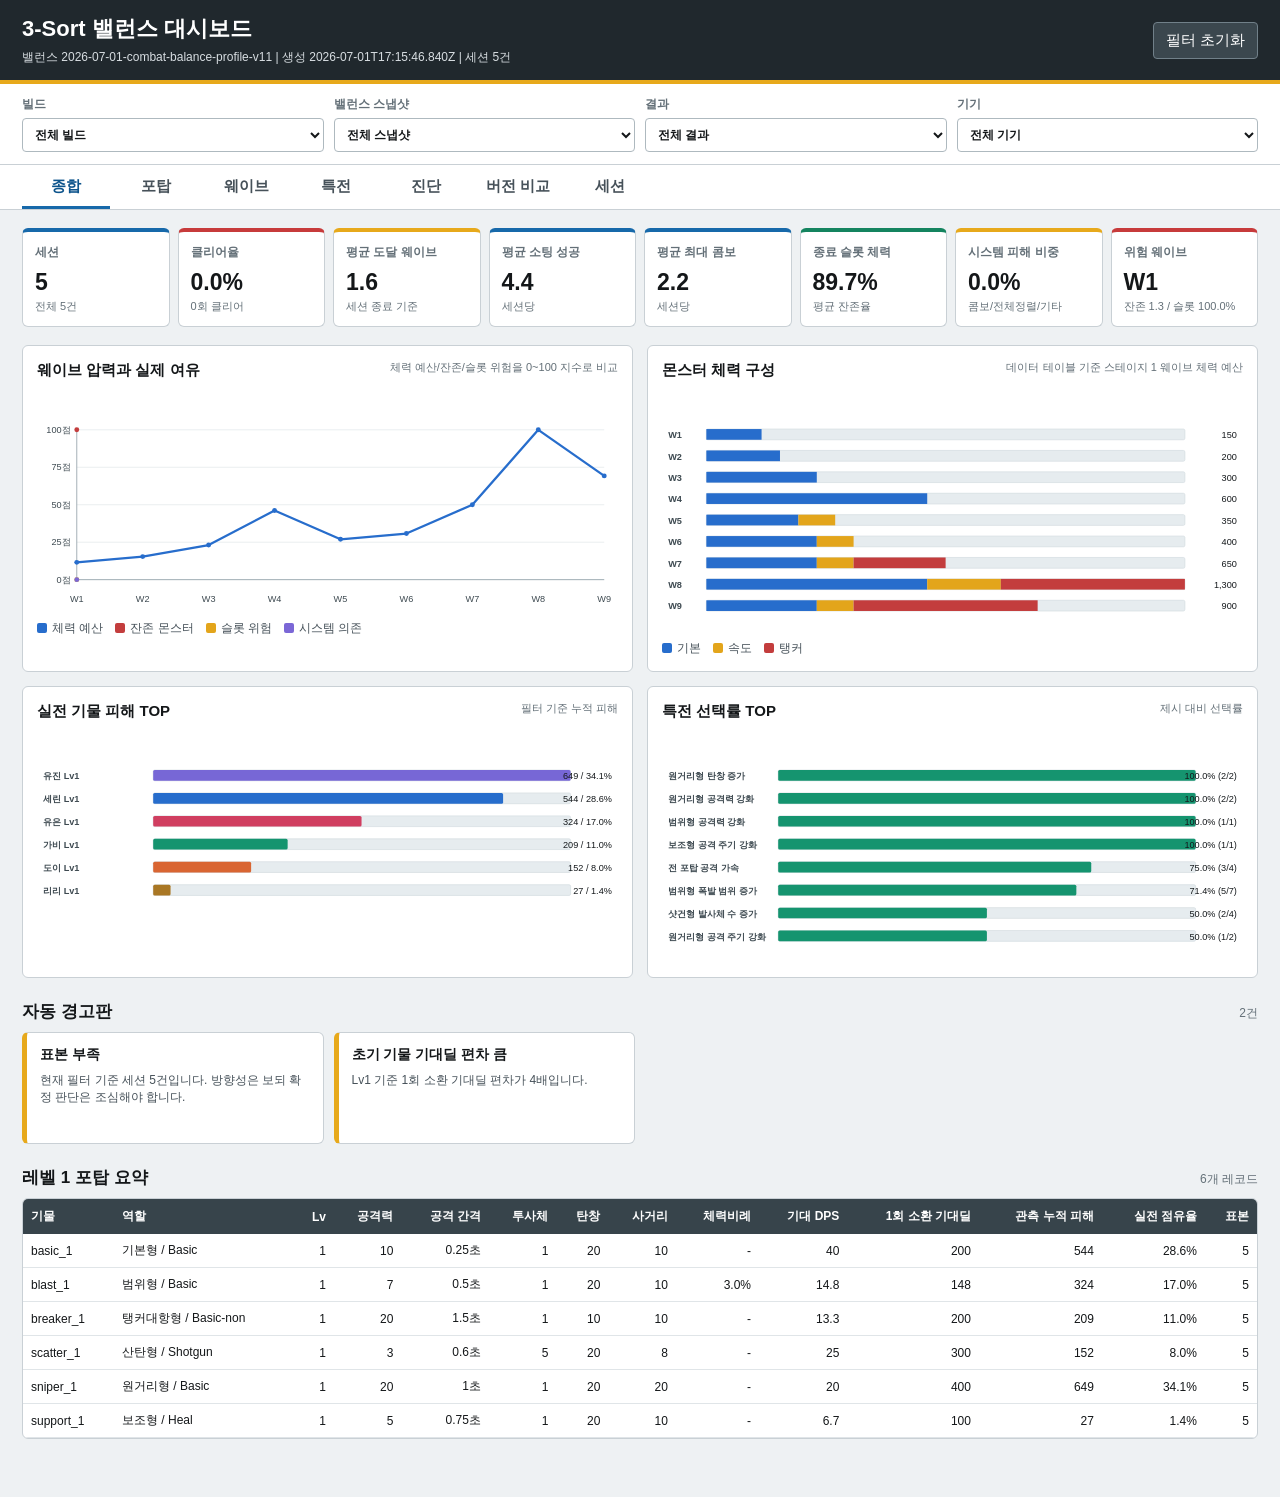
==== balance-dashboard/index.html @ bc59e8f3 "Initial commit" ====
<!doctype html>
<html lang="ko">
<head>
  <meta charset="utf-8">
  <meta name="viewport" content="width=device-width, initial-scale=1">
  <title>3-Sort 밸런스 대시보드</title>
  <link rel="stylesheet" href="styles.css">
</head>
<body>
  <header class="topbar">
    <div>
      <h1>3-Sort 밸런스 대시보드</h1>
      <p id="data-status">데이터 확인 중</p>
    </div>
    <button id="reset-filters" type="button">필터 초기화</button>
  </header>

  <section class="filters" aria-label="로그 필터">
    <label>빌드<select id="filter-build"></select></label>
    <label>밸런스 스냅샷<select id="filter-snapshot"></select></label>
    <label>결과<select id="filter-result"></select></label>
    <label>기기<select id="filter-device"></select></label>
  </section>

  <nav class="tabs" aria-label="대시보드 보기">
    <button class="tab active" data-view="overview" type="button">종합</button>
    <button class="tab" data-view="towers" type="button">포탑</button>
    <button class="tab" data-view="waves" type="button">웨이브</button>
    <button class="tab" data-view="perks" type="button">특전</button>
    <button class="tab" data-view="diagnostics" type="button">진단</button>
    <button class="tab" data-view="versions" type="button">버전 비교</button>
    <button class="tab" data-view="sessions" type="button">세션</button>
  </nav>

  <main id="dashboard"></main>

  <template id="empty-template">
    <section class="empty-state">
      <h2>표시할 로그가 없습니다</h2>
      <p>Apps Script 배포 후 테스트 플레이를 완료하고 대시보드 갱신 파일을 다시 실행하세요.</p>
    </section>
  </template>

  <script src="../assets/data/generated/game-data.generated.js"></script>
  <script src="data/dashboard-data.js"></script>
  <script src="dashboard.js"></script>
</body>
</html>
---- balance-dashboard/styles.css ----
:root {
  color-scheme: light;
  font-family: Arial, "Noto Sans KR", sans-serif;
  font-size: 15px;
  color: #141719;
  background: #eef1f3;
  --line: #c9d0d5;
  --muted: #647078;
  --blue: #1769aa;
  --green: #14845f;
  --red: #c73b3b;
  --yellow: #e7a91b;
  --ink: #141719;
}

* { box-sizing: border-box; }
body { margin: 0; min-width: 320px; }
button, select { font: inherit; }
button { cursor: pointer; }

.topbar {
  min-height: 74px;
  padding: 14px 22px;
  display: flex;
  align-items: center;
  justify-content: space-between;
  gap: 16px;
  color: #fff;
  background: #20282d;
  border-bottom: 4px solid #e7a91b;
}
.topbar h1 { margin: 0; font-size: 22px; letter-spacing: 0; }
.topbar p { margin: 5px 0 0; color: #d8dee2; font-size: 12px; }
.topbar button { padding: 8px 12px; color: #fff; background: #3b474e; border: 1px solid #718089; border-radius: 4px; }

.filters {
  padding: 12px 22px;
  display: grid;
  grid-template-columns: repeat(4, minmax(150px, 1fr));
  gap: 10px;
  background: #fff;
  border-bottom: 1px solid var(--line);
}
.filters label { display: grid; gap: 5px; color: var(--muted); font-size: 12px; font-weight: 700; }
.filters select { min-width: 0; height: 34px; padding: 0 8px; color: var(--ink); background: #fff; border: 1px solid #aeb9bf; border-radius: 4px; }

.tabs { padding: 0 22px; display: flex; gap: 2px; overflow-x: auto; background: #fff; border-bottom: 1px solid var(--line); }
.tab { min-width: 88px; padding: 12px 14px 10px; color: #465159; background: transparent; border: 0; border-bottom: 3px solid transparent; font-weight: 700; }
.tab.active { color: #0d548c; border-bottom-color: var(--blue); }

main { width: min(1500px, 100%); margin: 0 auto; padding: 18px 22px 36px; }
.section { margin: 0 0 22px; }
.section-title { display: flex; align-items: baseline; justify-content: space-between; gap: 12px; margin-bottom: 9px; }
.section-title h2 { margin: 0; font-size: 17px; }
.section-title span { color: var(--muted); font-size: 12px; }

.kpis { display: grid; grid-template-columns: repeat(8, minmax(120px, 1fr)); gap: 8px; margin-bottom: 18px; }
.kpi { min-height: 86px; padding: 12px; background: #fff; border: 1px solid var(--line); border-top: 4px solid var(--blue); border-radius: 6px; }
.kpi.green { border-top-color: var(--green); }
.kpi.red { border-top-color: var(--red); }
.kpi.yellow { border-top-color: var(--yellow); }
.kpi .label { color: var(--muted); font-size: 12px; font-weight: 700; }
.kpi .value { margin-top: 8px; font-size: 23px; font-weight: 800; }
.kpi .detail { margin-top: 3px; color: var(--muted); font-size: 11px; }

.two-column { display: grid; grid-template-columns: minmax(0, 1.2fr) minmax(300px, .8fr); gap: 14px; }
.panel { padding: 14px; background: #fff; border: 1px solid var(--line); border-radius: 6px; }
.panel h3 { margin: 0 0 12px; font-size: 14px; }

.chart-grid {
  display: grid;
  grid-template-columns: repeat(2, minmax(320px, 1fr));
  gap: 14px;
  margin-bottom: 22px;
}
.chart-panel {
  min-width: 0;
  padding: 14px;
  background: #fff;
  border: 1px solid var(--line);
  border-radius: 6px;
}
.chart-head {
  min-height: 43px;
  display: flex;
  align-items: flex-start;
  justify-content: space-between;
  gap: 14px;
  margin-bottom: 10px;
}
.chart-head h3 { margin: 0; font-size: 15px; line-height: 1.3; }
.chart-head span {
  max-width: 52%;
  color: var(--muted);
  font-size: 11px;
  line-height: 1.35;
  text-align: right;
}
.chart-svg {
  display: block;
  width: 100%;
  height: auto;
  overflow: visible;
}
.grid-line { stroke: #e4e9ec; stroke-width: 1; }
.axis-line { stroke: #9daab2; stroke-width: 1.2; }
.axis-label, .bar-label, .bar-number {
  fill: #3e4a51;
  font-size: 12px;
  font-family: Arial, "Noto Sans KR", sans-serif;
}
.bar-label { font-weight: 700; }
.bar-number {
  fill: #15191c;
  font-variant-numeric: tabular-nums;
}
.bar-bg { fill: #e6ecef; stroke: #d6dee2; stroke-width: 1; }
.legend {
  display: flex;
  flex-wrap: wrap;
  gap: 8px 12px;
  margin-top: 8px;
  color: #465159;
  font-size: 12px;
}
.legend span { display: inline-flex; align-items: center; gap: 5px; }
.legend i {
  width: 10px;
  height: 10px;
  display: inline-block;
  border-radius: 2px;
}
.chart-empty {
  min-height: 210px;
  display: grid;
  place-items: center;
  color: var(--muted);
  background: #f6f8f9;
  border: 1px dashed #c8d0d5;
  border-radius: 4px;
  font-size: 13px;
  text-align: center;
}

.alert-grid {
  display: grid;
  grid-template-columns: repeat(4, minmax(180px, 1fr));
  gap: 10px;
}
.alert-card {
  min-height: 112px;
  padding: 13px;
  background: #fff;
  border: 1px solid var(--line);
  border-left: 5px solid var(--muted);
  border-radius: 6px;
}
.alert-card.good { border-left-color: var(--green); }
.alert-card.warn { border-left-color: var(--yellow); }
.alert-card.bad { border-left-color: var(--red); }
.alert-card h3 { margin: 0 0 8px; font-size: 14px; }
.alert-card p { margin: 0; color: #465159; font-size: 12px; line-height: 1.45; }

.bar-list { display: grid; gap: 9px; }
.bar-row { display: grid; grid-template-columns: minmax(92px, 150px) minmax(100px, 1fr) 70px; align-items: center; gap: 9px; font-size: 12px; }
.bar-track { height: 15px; background: #e5eaed; border: 1px solid #d4dce0; overflow: hidden; }
.bar-fill { height: 100%; min-width: 1px; background: var(--blue); }
.bar-fill.green { background: var(--green); }
.bar-fill.red { background: var(--red); }
.bar-fill.yellow { background: var(--yellow); }
.bar-value { text-align: right; font-variant-numeric: tabular-nums; }

.table-wrap { width: 100%; overflow: auto; background: #fff; border: 1px solid var(--line); border-radius: 6px; }
table { width: 100%; border-collapse: collapse; font-size: 12px; }
th { position: sticky; top: 0; z-index: 1; padding: 9px 8px; text-align: right; color: #fff; background: #37444b; white-space: nowrap; }
th:first-child, th:nth-child(2), td:first-child, td:nth-child(2) { text-align: left; }
td { padding: 8px; text-align: right; border-bottom: 1px solid #e0e5e8; white-space: nowrap; font-variant-numeric: tabular-nums; }
tbody tr:hover { background: #f4f8fa; }
.positive { color: #08734d; font-weight: 700; }
.negative { color: #b52f2f; font-weight: 700; }
.warning { color: #9b6500; font-weight: 700; }

.notice { padding: 10px 12px; margin-bottom: 14px; color: #5d4500; background: #fff7d9; border: 1px solid #e8cf75; border-radius: 4px; font-size: 12px; }
.empty-state { padding: 52px 20px; text-align: center; background: #fff; border: 1px solid var(--line); }
.empty-state h2 { margin: 0 0 8px; font-size: 18px; }
.empty-state p { margin: 0; color: var(--muted); }

@media (max-width: 980px) {
  .filters { grid-template-columns: repeat(2, minmax(140px, 1fr)); }
  .kpis { grid-template-columns: repeat(3, minmax(110px, 1fr)); }
  .chart-grid { grid-template-columns: 1fr; }
  .alert-grid { grid-template-columns: repeat(2, minmax(160px, 1fr)); }
  .two-column { grid-template-columns: 1fr; }
}
@media (max-width: 560px) {
  .topbar { padding: 12px; align-items: flex-start; }
  .topbar h1 { font-size: 18px; }
  .filters { padding: 10px 12px; grid-template-columns: 1fr; }
  .tabs { padding: 0 8px; }
  main { padding: 14px 10px 28px; }
  .kpis { grid-template-columns: repeat(2, minmax(0, 1fr)); }
  .chart-head { display: block; }
  .chart-head span { display: block; max-width: none; margin-top: 5px; text-align: left; }
  .alert-grid { grid-template-columns: 1fr; }
  .bar-row { grid-template-columns: 88px minmax(80px, 1fr) 56px; }
}
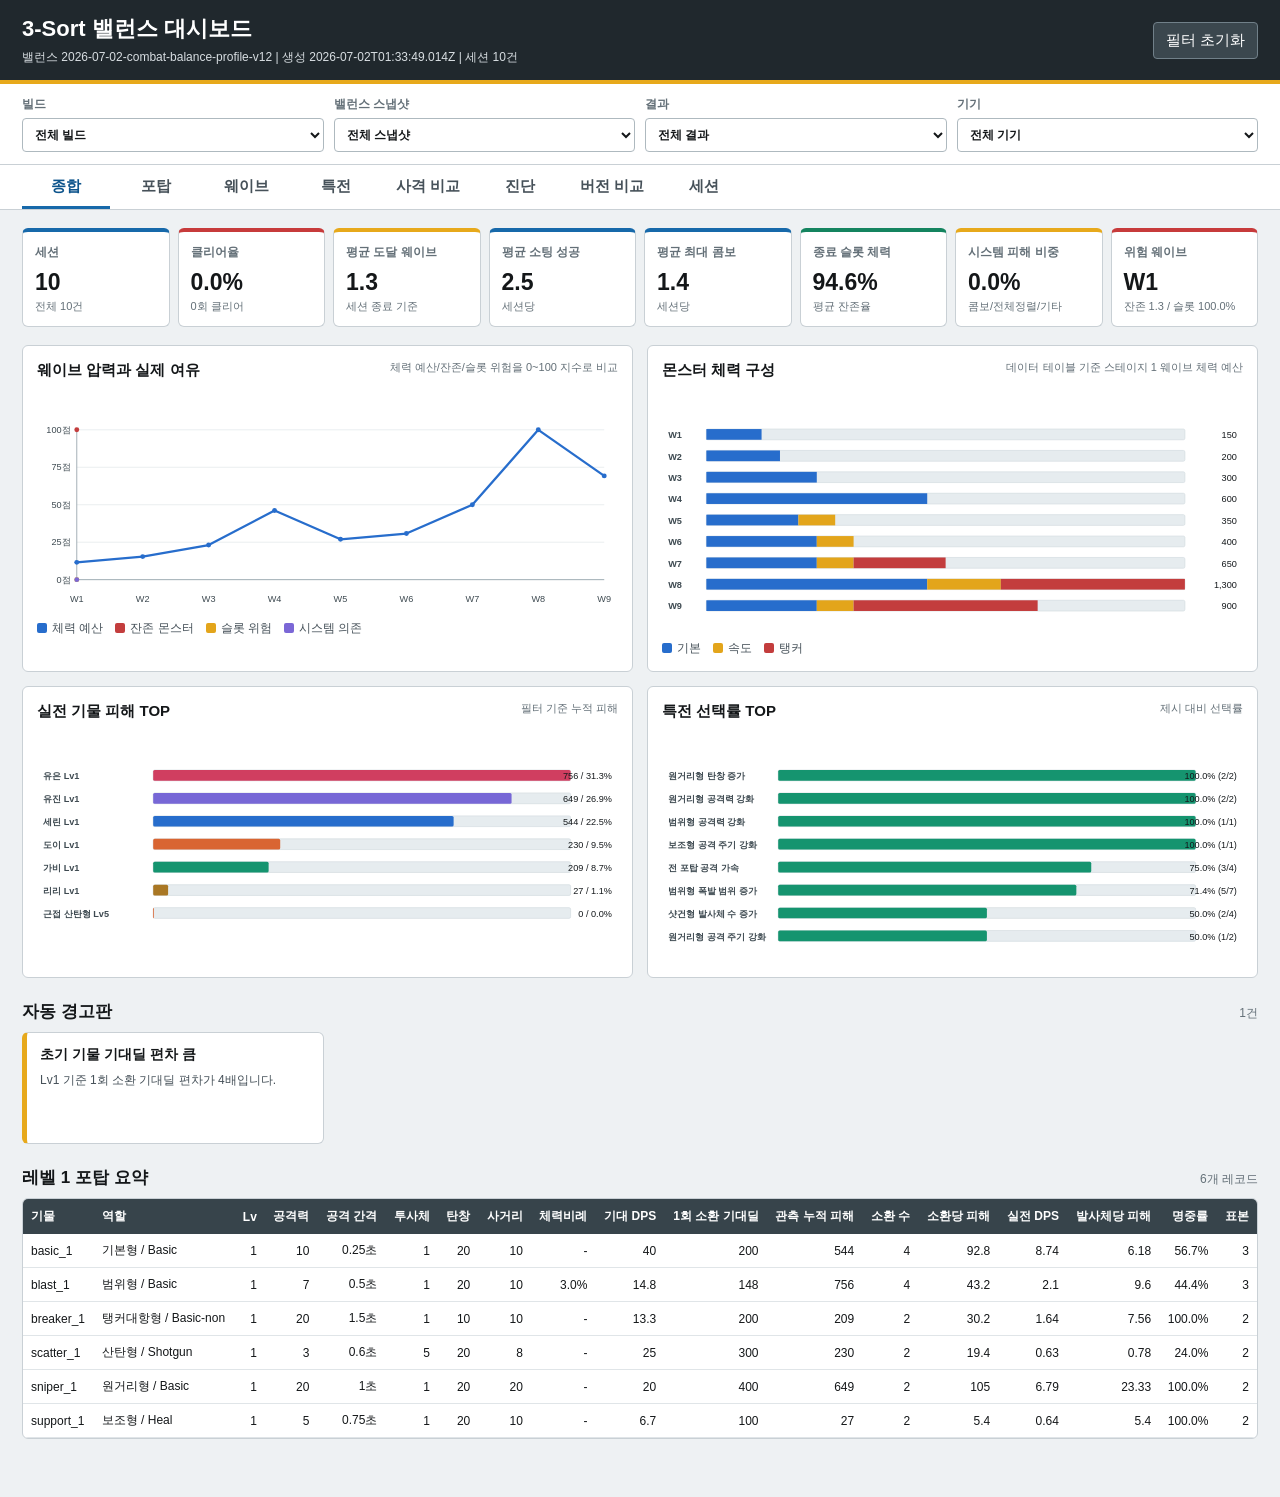
==== commit 084f5586: "1" ====
--- a/balance-dashboard/index.html
+++ b/balance-dashboard/index.html
@@ -27,6 +27,7 @@
     <button class="tab" data-view="towers" type="button">포탑</button>
     <button class="tab" data-view="waves" type="button">웨이브</button>
     <button class="tab" data-view="perks" type="button">특전</button>
+    <button class="tab" data-view="preview" type="button">사격 비교</button>
     <button class="tab" data-view="diagnostics" type="button">진단</button>
     <button class="tab" data-view="versions" type="button">버전 비교</button>
     <button class="tab" data-view="sessions" type="button">세션</button>
--- a/balance-dashboard/styles.css
+++ b/balance-dashboard/styles.css
@@ -185,12 +185,88 @@
 .empty-state h2 { margin: 0 0 8px; font-size: 18px; }
 .empty-state p { margin: 0; color: var(--muted); }
 
+.preview-controls {
+  display: grid;
+  grid-template-columns: repeat(4, minmax(130px, 1fr));
+  gap: 10px;
+  margin-bottom: 16px;
+  padding: 12px;
+  background: #fff;
+  border: 1px solid var(--line);
+  border-radius: 6px;
+}
+.preview-controls label { display: grid; gap: 5px; color: var(--muted); font-size: 12px; font-weight: 700; }
+.preview-controls select { height: 34px; padding: 0 8px; color: var(--ink); background: #fff; border: 1px solid #aeb9bf; border-radius: 4px; }
+.preview-intro { margin-bottom: 10px; }
+.preview-grid { display: grid; grid-template-columns: repeat(2, minmax(340px, 1fr)); gap: 14px; }
+.preview-lane { min-width: 0; overflow: hidden; background: #fff; border: 1px solid var(--line); border-radius: 6px; }
+.preview-lane > header { min-height: 58px; padding: 10px 13px; display: flex; align-items: center; justify-content: space-between; gap: 12px; color: #fff; background: #26333a; border-bottom: 3px solid #e7a91b; }
+.preview-lane > header div { min-width: 0; display: grid; gap: 2px; }
+.preview-lane > header strong { font-size: 16px; }
+.preview-lane > header span { color: #d7e0e4; font-size: 11px; }
+.preview-lane > header b { flex: 0 0 auto; padding: 4px 7px; color: #142027; background: #e8edf0; border-radius: 3px; font-size: 11px; }
+.preview-field {
+  position: relative;
+  height: 420px;
+  overflow: hidden;
+  background-color: #86a74e;
+  background-image: url("../assets/images/stage1.png");
+  background-position: center;
+  background-size: cover;
+  isolation: isolate;
+}
+.preview-field::after { content: ""; position: absolute; inset: 0; z-index: 8; pointer-events: none; border: 1px solid rgba(20, 32, 39, .32); }
+.preview-grid-lines { position: absolute; inset: 0; z-index: 0; opacity: .34; background-size: 48px 48px; background-image: linear-gradient(#26333a 1px, transparent 1px), linear-gradient(90deg, #26333a 1px, transparent 1px); }
+.preview-range { position: absolute; left: 50%; bottom: 26px; z-index: 1; translate: -50% 50%; border: 3px solid rgba(255, 227, 63, .9); border-radius: 50%; background: rgba(255, 240, 92, .12); box-shadow: inset 0 0 0 1px rgba(16, 25, 31, .35); }
+.preview-range span { position: absolute; top: 7px; left: 50%; translate: -50% 0; padding: 3px 6px; color: #101820; background: rgba(255,255,255,.88); border: 1px solid rgba(16,24,32,.4); border-radius: 3px; font-size: 11px; font-weight: 800; white-space: nowrap; }
+.preview-monsters { position: absolute; left: 50%; top: 46px; z-index: 4; translate: -50% 0; display: flex; align-items: end; gap: 20px; }
+.preview-monsters img { width: 48px; height: 58px; object-fit: contain; filter: drop-shadow(0 3px 0 rgba(0,0,0,.42)); }
+.preview-monsters img:last-child { width: 58px; height: 68px; }
+.preview-slot { position: absolute; left: 50%; bottom: 17px; z-index: 6; translate: -50% 0; width: 108px; height: 92px; padding: 6px 8px 12px; background: #54616b; border: 4px solid #18242b; border-radius: 7px; box-shadow: 0 5px 0 rgba(0,0,0,.36), inset 0 0 0 2px #93a1aa; }
+.preview-slot::before { content: ""; position: absolute; inset: 7px 9px 15px; background: #cfd9df; border: 2px solid #18242b; border-radius: 4px; }
+.preview-tower-art { position: absolute; inset: -1px 7px 10px; z-index: 1; display: grid; place-items: center; overflow: hidden; }
+.preview-tower-art img { position: relative; z-index: 1; width: 100%; height: 100%; object-fit: contain; filter: drop-shadow(0 2px 0 rgba(0,0,0,.48)); }
+.preview-tower-letter { position: absolute; inset: 0; display: grid; place-items: center; color: #17252d; font-size: 34px; font-weight: 900; }
+.preview-slot-hp { position: absolute; left: 7px; right: 7px; bottom: 3px; z-index: 2; height: 7px; background: #39c48b; border: 2px solid #142027; border-radius: 2px; }
+.preview-shot-origin { position: absolute; left: 50%; bottom: 100px; z-index: 5; width: 1px; height: 1px; }
+.preview-projectile { position: absolute; left: -5px; top: -5px; width: 10px; height: 18px; background: #fff06a; border: 2px solid #472f16; border-radius: 50% 50% 40% 40%; box-shadow: 0 0 7px rgba(255, 235, 55, .88); animation: preview-shot calc(var(--duration) + .9s) linear infinite; animation-delay: var(--delay); }
+.preview-projectile.shotgun { width: 8px; height: 14px; background: #ffb24a; }
+.preview-projectile.explode, .preview-projectile.blast { width: 18px; height: 18px; background: #ef5d3e; border-radius: 50%; box-shadow: 0 0 10px #ffcf45; }
+.preview-projectile.pierce, .preview-projectile.sniper { width: 7px; height: 28px; background: #7de3ff; border-color: #174f6b; border-radius: 3px; }
+.preview-projectile.tank, .preview-projectile.breaker { width: 16px; height: 27px; background: #63d6a4; border-color: #123f34; }
+.preview-projectile.heal, .preview-projectile.support { background: #6bf1a9; border-color: #165c42; }
+.preview-impact { position: absolute; left: -27px; top: calc(-1 * var(--travel, 250px) - 25px); width: 54px; height: 54px; border: 5px solid #ffcf45; border-radius: 50%; opacity: 0; animation: preview-impact 2.1s ease-out infinite; animation-delay: var(--delay); }
+.preview-heal-pulse { position: absolute; left: 50%; bottom: 48px; z-index: 7; translate: -50% 50%; width: 104px; height: 72px; border: 4px solid #4bec98; border-radius: 50%; animation: preview-heal 1.7s ease-out infinite; }
+.preview-stats { margin: 0; display: grid; grid-template-columns: repeat(4, minmax(70px, 1fr)); border-top: 1px solid #b9c3c8; }
+.preview-stats div { min-width: 0; padding: 9px 8px; border-right: 1px solid #dbe1e4; border-bottom: 1px solid #dbe1e4; }
+.preview-stats dt { color: var(--muted); font-size: 10px; font-weight: 700; }
+.preview-stats dd { margin: 4px 0 0; color: #172127; font-size: 13px; font-weight: 800; }
+.preview-behavior { min-height: 47px; margin: 0; padding: 10px 12px; color: #3d494f; background: #f5f7f8; font-size: 11px; line-height: 1.45; }
+
+@keyframes preview-shot {
+  0%, 12% { opacity: 0; transform: translate(0, 0) rotate(0deg); }
+  17% { opacity: 1; }
+  67% { opacity: 1; transform: translate(var(--spread), calc(-1 * var(--travel))) rotate(0deg); }
+  70%, 100% { opacity: 0; transform: translate(var(--spread), calc(-1 * var(--travel))) rotate(0deg); }
+}
+@keyframes preview-impact {
+  0%, 58% { opacity: 0; scale: .3; }
+  62% { opacity: 1; scale: .45; }
+  78%, 100% { opacity: 0; scale: 1.35; }
+}
+@keyframes preview-heal {
+  0% { opacity: 0; scale: .55; }
+  18% { opacity: .9; }
+  60%, 100% { opacity: 0; scale: 1.2; }
+}
+
 @media (max-width: 980px) {
   .filters { grid-template-columns: repeat(2, minmax(140px, 1fr)); }
   .kpis { grid-template-columns: repeat(3, minmax(110px, 1fr)); }
   .chart-grid { grid-template-columns: 1fr; }
   .alert-grid { grid-template-columns: repeat(2, minmax(160px, 1fr)); }
   .two-column { grid-template-columns: 1fr; }
+  .preview-grid { grid-template-columns: 1fr; }
 }
 @media (max-width: 560px) {
   .topbar { padding: 12px; align-items: flex-start; }
@@ -203,4 +279,7 @@
   .chart-head span { display: block; max-width: none; margin-top: 5px; text-align: left; }
   .alert-grid { grid-template-columns: 1fr; }
   .bar-row { grid-template-columns: 88px minmax(80px, 1fr) 56px; }
-}
+  .preview-controls { grid-template-columns: repeat(2, minmax(0, 1fr)); }
+  .preview-field { height: 360px; }
+  .preview-stats { grid-template-columns: repeat(2, minmax(70px, 1fr)); }
+}
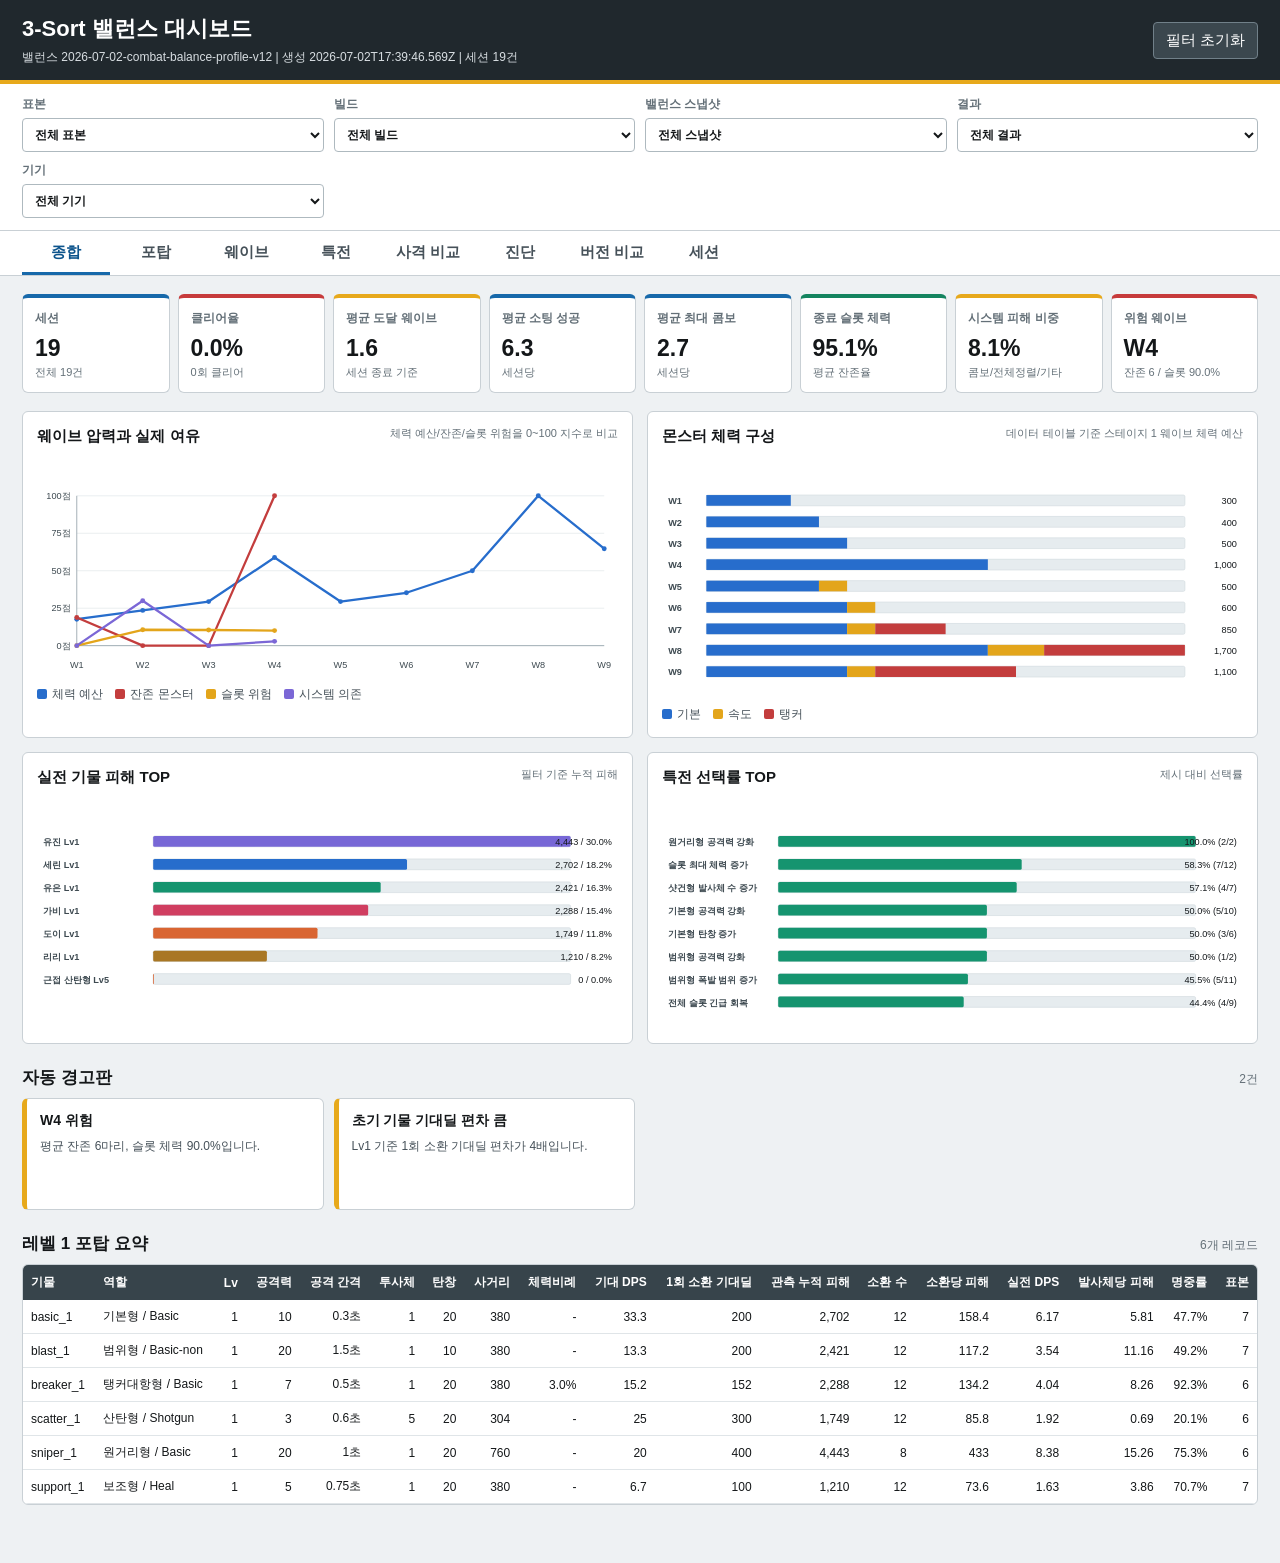
==== commit 6f81fa82: "." ====
--- a/balance-dashboard/index.html
+++ b/balance-dashboard/index.html
@@ -16,6 +16,7 @@
   </header>
 
   <section class="filters" aria-label="로그 필터">
+    <label>표본<select id="filter-source"></select></label>
     <label>빌드<select id="filter-build"></select></label>
     <label>밸런스 스냅샷<select id="filter-snapshot"></select></label>
     <label>결과<select id="filter-result"></select></label>
--- a/balance-dashboard/styles.css
+++ b/balance-dashboard/styles.css
@@ -187,7 +187,7 @@
 
 .preview-controls {
   display: grid;
-  grid-template-columns: repeat(4, minmax(130px, 1fr));
+  grid-template-columns: repeat(2, minmax(150px, 220px));
   gap: 10px;
   margin-bottom: 16px;
   padding: 12px;
@@ -198,67 +198,113 @@
 .preview-controls label { display: grid; gap: 5px; color: var(--muted); font-size: 12px; font-weight: 700; }
 .preview-controls select { height: 34px; padding: 0 8px; color: var(--ink); background: #fff; border: 1px solid #aeb9bf; border-radius: 4px; }
 .preview-intro { margin-bottom: 10px; }
-.preview-grid { display: grid; grid-template-columns: repeat(2, minmax(340px, 1fr)); gap: 14px; }
-.preview-lane { min-width: 0; overflow: hidden; background: #fff; border: 1px solid var(--line); border-radius: 6px; }
-.preview-lane > header { min-height: 58px; padding: 10px 13px; display: flex; align-items: center; justify-content: space-between; gap: 12px; color: #fff; background: #26333a; border-bottom: 3px solid #e7a91b; }
-.preview-lane > header div { min-width: 0; display: grid; gap: 2px; }
-.preview-lane > header strong { font-size: 16px; }
-.preview-lane > header span { color: #d7e0e4; font-size: 11px; }
-.preview-lane > header b { flex: 0 0 auto; padding: 4px 7px; color: #142027; background: #e8edf0; border-radius: 3px; font-size: 11px; }
-.preview-field {
+.preview-workbench {
+  display: grid;
+  grid-template-columns: minmax(360px, 440px) minmax(420px, 1fr);
+  align-items: start;
+  gap: 24px;
+}
+.sim-phone {
   position: relative;
-  height: 420px;
+  width: min(100%, 420px);
+  aspect-ratio: 360 / 780;
+  margin: 0 auto;
   overflow: hidden;
-  background-color: #86a74e;
+  background-color: #819d3f;
   background-image: url("../assets/images/stage1.png");
-  background-position: center;
+  background-position: center 52%;
   background-size: cover;
+  border: 11px solid #171c1f;
+  border-radius: 28px;
+  box-shadow: 0 6px 18px rgba(25, 35, 40, .22), inset 0 0 0 2px rgba(255,255,255,.16);
   isolation: isolate;
 }
-.preview-field::after { content: ""; position: absolute; inset: 0; z-index: 8; pointer-events: none; border: 1px solid rgba(20, 32, 39, .32); }
-.preview-grid-lines { position: absolute; inset: 0; z-index: 0; opacity: .34; background-size: 48px 48px; background-image: linear-gradient(#26333a 1px, transparent 1px), linear-gradient(90deg, #26333a 1px, transparent 1px); }
-.preview-range { position: absolute; left: 50%; bottom: 26px; z-index: 1; translate: -50% 50%; border: 3px solid rgba(255, 227, 63, .9); border-radius: 50%; background: rgba(255, 240, 92, .12); box-shadow: inset 0 0 0 1px rgba(16, 25, 31, .35); }
-.preview-range span { position: absolute; top: 7px; left: 50%; translate: -50% 0; padding: 3px 6px; color: #101820; background: rgba(255,255,255,.88); border: 1px solid rgba(16,24,32,.4); border-radius: 3px; font-size: 11px; font-weight: 800; white-space: nowrap; }
-.preview-monsters { position: absolute; left: 50%; top: 46px; z-index: 4; translate: -50% 0; display: flex; align-items: end; gap: 20px; }
-.preview-monsters img { width: 48px; height: 58px; object-fit: contain; filter: drop-shadow(0 3px 0 rgba(0,0,0,.42)); }
-.preview-monsters img:last-child { width: 58px; height: 68px; }
-.preview-slot { position: absolute; left: 50%; bottom: 17px; z-index: 6; translate: -50% 0; width: 108px; height: 92px; padding: 6px 8px 12px; background: #54616b; border: 4px solid #18242b; border-radius: 7px; box-shadow: 0 5px 0 rgba(0,0,0,.36), inset 0 0 0 2px #93a1aa; }
-.preview-slot::before { content: ""; position: absolute; inset: 7px 9px 15px; background: #cfd9df; border: 2px solid #18242b; border-radius: 4px; }
-.preview-tower-art { position: absolute; inset: -1px 7px 10px; z-index: 1; display: grid; place-items: center; overflow: hidden; }
-.preview-tower-art img { position: relative; z-index: 1; width: 100%; height: 100%; object-fit: contain; filter: drop-shadow(0 2px 0 rgba(0,0,0,.48)); }
-.preview-tower-letter { position: absolute; inset: 0; display: grid; place-items: center; color: #17252d; font-size: 34px; font-weight: 900; }
-.preview-slot-hp { position: absolute; left: 7px; right: 7px; bottom: 3px; z-index: 2; height: 7px; background: #39c48b; border: 2px solid #142027; border-radius: 2px; }
-.preview-shot-origin { position: absolute; left: 50%; bottom: 100px; z-index: 5; width: 1px; height: 1px; }
-.preview-projectile { position: absolute; left: -5px; top: -5px; width: 10px; height: 18px; background: #fff06a; border: 2px solid #472f16; border-radius: 50% 50% 40% 40%; box-shadow: 0 0 7px rgba(255, 235, 55, .88); animation: preview-shot calc(var(--duration) + .9s) linear infinite; animation-delay: var(--delay); }
-.preview-projectile.shotgun { width: 8px; height: 14px; background: #ffb24a; }
-.preview-projectile.explode, .preview-projectile.blast { width: 18px; height: 18px; background: #ef5d3e; border-radius: 50%; box-shadow: 0 0 10px #ffcf45; }
-.preview-projectile.pierce, .preview-projectile.sniper { width: 7px; height: 28px; background: #7de3ff; border-color: #174f6b; border-radius: 3px; }
-.preview-projectile.tank, .preview-projectile.breaker { width: 16px; height: 27px; background: #63d6a4; border-color: #123f34; }
-.preview-projectile.heal, .preview-projectile.support { background: #6bf1a9; border-color: #165c42; }
-.preview-impact { position: absolute; left: -27px; top: calc(-1 * var(--travel, 250px) - 25px); width: 54px; height: 54px; border: 5px solid #ffcf45; border-radius: 50%; opacity: 0; animation: preview-impact 2.1s ease-out infinite; animation-delay: var(--delay); }
-.preview-heal-pulse { position: absolute; left: 50%; bottom: 48px; z-index: 7; translate: -50% 50%; width: 104px; height: 72px; border: 4px solid #4bec98; border-radius: 50%; animation: preview-heal 1.7s ease-out infinite; }
-.preview-stats { margin: 0; display: grid; grid-template-columns: repeat(4, minmax(70px, 1fr)); border-top: 1px solid #b9c3c8; }
-.preview-stats div { min-width: 0; padding: 9px 8px; border-right: 1px solid #dbe1e4; border-bottom: 1px solid #dbe1e4; }
-.preview-stats dt { color: var(--muted); font-size: 10px; font-weight: 700; }
-.preview-stats dd { margin: 4px 0 0; color: #172127; font-size: 13px; font-weight: 800; }
-.preview-behavior { min-height: 47px; margin: 0; padding: 10px 12px; color: #3d494f; background: #f5f7f8; font-size: 11px; line-height: 1.45; }
-
-@keyframes preview-shot {
-  0%, 12% { opacity: 0; transform: translate(0, 0) rotate(0deg); }
-  17% { opacity: 1; }
-  67% { opacity: 1; transform: translate(var(--spread), calc(-1 * var(--travel))) rotate(0deg); }
-  70%, 100% { opacity: 0; transform: translate(var(--spread), calc(-1 * var(--travel))) rotate(0deg); }
-}
-@keyframes preview-impact {
-  0%, 58% { opacity: 0; scale: .3; }
-  62% { opacity: 1; scale: .45; }
-  78%, 100% { opacity: 0; scale: 1.35; }
-}
-@keyframes preview-heal {
-  0% { opacity: 0; scale: .55; }
-  18% { opacity: .9; }
-  60%, 100% { opacity: 0; scale: 1.2; }
-}
+.sim-phone::after { content: ""; position: absolute; inset: 0; z-index: 20; pointer-events: none; border: 1px solid rgba(255,255,255,.22); border-radius: 16px; }
+.sim-hud {
+  position: absolute;
+  top: 12px;
+  left: 12px;
+  right: 12px;
+  z-index: 12;
+  height: 52px;
+  display: grid;
+  grid-template-columns: 1fr 1.35fr 1fr;
+  align-items: center;
+  color: #fff;
+  background: rgba(21, 29, 22, .78);
+  border: 2px solid rgba(255,255,255,.25);
+  border-radius: 7px;
+  text-align: center;
+  text-shadow: 0 2px 0 #1a201c;
+}
+.sim-hud span { display: grid; gap: 1px; }
+.sim-hud small { color: #c9d6bd; font-size: 9px; font-weight: 800; }
+.sim-hud b { font-size: 17px; }
+.sim-hud strong { font-size: 13px; }
+.sim-range {
+  position: absolute;
+  z-index: 1;
+  translate: -50% -50%;
+  border: 3px solid rgba(255, 226, 53, .92);
+  border-radius: 50%;
+  background: rgba(255, 233, 72, .1);
+  box-shadow: inset 0 0 0 1px rgba(24, 30, 21, .44), 0 0 10px rgba(255, 224, 45, .2);
+  pointer-events: none;
+}
+.sim-range span { position: absolute; top: 10px; left: 50%; translate: -50% 0; padding: 3px 6px; color: #101612; background: rgba(255,255,255,.9); border: 1px solid #333; border-radius: 3px; font-size: 10px; font-weight: 900; white-space: nowrap; }
+.sim-monsters { position: absolute; inset: 0; z-index: 3; pointer-events: none; }
+.sim-monster { position: absolute; left: var(--x); top: var(--y); translate: -50% -50%; width: 38px; height: 50px; display: grid; place-items: center; opacity: .35; filter: grayscale(.75); transition: opacity 140ms ease, filter 140ms ease, scale 140ms ease; }
+.sim-monster b { position: absolute; width: 27px; height: 27px; display: grid; place-items: center; color: #a91e55; background: #f2d9df; border: 2px solid #84314e; rotate: 45deg; font-size: 11px; font-weight: 900; box-shadow: 0 3px 0 rgba(0,0,0,.3); }
+.sim-monster b em { font-style: normal; rotate: -45deg; }
+.sim-monster img { position: relative; z-index: 1; width: 100%; height: 100%; object-fit: contain; filter: drop-shadow(0 3px 0 rgba(0,0,0,.42)); }
+.sim-monster i { position: absolute; bottom: -5px; width: 22px; height: 4px; background: #a8374a; border: 1px solid #3b1720; }
+.sim-monster.in-range { opacity: 1; filter: none; }
+.sim-monster.in-range i { background: #39c879; border-color: #16482f; }
+.sim-monster.hit { scale: 1.18; filter: brightness(1.65); }
+.sim-monster:nth-child(3), .sim-monster:nth-child(6) { width: 48px; height: 60px; }
+.sim-slots {
+  position: absolute;
+  left: 50%;
+  top: 51%;
+  z-index: 5;
+  translate: -50% -50%;
+  width: 91%;
+  display: grid;
+  grid-template-columns: repeat(3, minmax(0, 1fr));
+  gap: 0;
+}
+.sim-slot { position: relative; width: 100%; aspect-ratio: 1.14; padding: 0; border: 0; background: transparent; outline: none; }
+.sim-slot-frame { position: absolute; inset: 0; width: 100%; height: 100%; object-fit: fill; filter: drop-shadow(0 3px 0 rgba(0,0,0,.3)); }
+.sim-slot:hover .sim-slot-frame { filter: brightness(1.08) drop-shadow(0 3px 0 rgba(0,0,0,.3)); }
+.sim-slot.selected .sim-slot-frame { filter: brightness(1.12) drop-shadow(0 0 7px var(--tower-color)) drop-shadow(0 3px 0 rgba(0,0,0,.3)); }
+.sim-tower-art { position: absolute; inset: -5% 21% 12%; z-index: 2; display: grid; place-items: center; overflow: hidden; pointer-events: none; }
+.sim-tower-art img { position: relative; z-index: 1; width: 118%; height: 118%; object-fit: contain; filter: drop-shadow(0 2px 0 rgba(0,0,0,.45)); }
+.preview-tower-letter { position: absolute; inset: 0; display: grid; place-items: center; color: #17252d; font-size: 28px; font-weight: 900; }
+.sim-phone.firing .sim-slot.selected { filter: brightness(1.28); }
+.sim-projectile-layer { position: absolute; inset: 0; z-index: 8; overflow: hidden; pointer-events: none; }
+.sim-projectile { position: absolute; z-index: 2; object-fit: contain; filter: drop-shadow(0 0 4px rgba(255,242,118,.8)); transform-origin: center; }
+i.sim-projectile { min-width: 9px; min-height: 16px; background: #ffef5b; border: 2px solid #442c15; border-radius: 50%; }
+.sim-projectile.explode { filter: drop-shadow(0 0 7px #ff793e); }
+.sim-projectile.tank { filter: drop-shadow(0 0 6px #51e0b2); }
+.sim-impact { position: absolute; z-index: 4; translate: -50% -50%; object-fit: contain; pointer-events: none; }
+.sim-cadence { position: absolute; left: 14px; right: 14px; bottom: 12px; z-index: 12; height: 29px; overflow: hidden; color: #fff; background: rgba(20,30,27,.82); border: 2px solid rgba(255,255,255,.28); border-radius: 5px; }
+.sim-cadence i { position: absolute; inset: 0 auto 0 0; width: 100%; background: #2fbf82; transform-origin: left; animation: sim-cadence var(--attack-interval) linear infinite; }
+.sim-cadence span { position: absolute; inset: 0; display: grid; place-items: center; font-size: 12px; font-weight: 900; text-shadow: 0 2px 0 #173428; }
+.sim-inspector { min-width: 0; background: #fff; border: 1px solid var(--line); }
+.sim-inspector > header { min-height: 92px; padding: 14px 16px; display: flex; align-items: center; gap: 14px; color: #fff; background: #26333a; border-bottom: 3px solid var(--tower-color, #e7a91b); }
+.sim-inspector > header div { display: grid; gap: 4px; }
+.sim-inspector > header strong { font-size: 19px; }
+.sim-inspector > header span { color: #d8e1e5; font-size: 12px; }
+.sim-inspector-art { position: relative; flex: 0 0 68px; width: 68px; height: 68px; overflow: hidden; background: #cbd5dc; border: 3px solid #142027; }
+.sim-inspector-art img { position: relative; z-index: 1; width: 100%; height: 100%; object-fit: contain; }
+.sim-coverage { min-height: 76px; padding: 13px 16px; display: flex; align-items: center; justify-content: space-between; border-bottom: 1px solid var(--line); }
+.sim-coverage span { color: var(--muted); font-size: 12px; font-weight: 800; }
+.sim-coverage strong { font-size: 30px; font-variant-numeric: tabular-nums; }
+.sim-stats { margin: 0; display: grid; grid-template-columns: repeat(3, minmax(110px, 1fr)); }
+.sim-stats div { min-width: 0; min-height: 76px; padding: 13px 12px; border-right: 1px solid #dde3e6; border-bottom: 1px solid #dde3e6; }
+.sim-stats dt { color: var(--muted); font-size: 11px; font-weight: 700; }
+.sim-stats dd { margin: 7px 0 0; color: #151b1e; font-size: 17px; font-weight: 850; overflow-wrap: anywhere; }
+@keyframes sim-cadence { from { scale: 0 1; } to { scale: 1 1; } }
 
 @media (max-width: 980px) {
   .filters { grid-template-columns: repeat(2, minmax(140px, 1fr)); }
@@ -266,7 +312,8 @@
   .chart-grid { grid-template-columns: 1fr; }
   .alert-grid { grid-template-columns: repeat(2, minmax(160px, 1fr)); }
   .two-column { grid-template-columns: 1fr; }
-  .preview-grid { grid-template-columns: 1fr; }
+  .preview-workbench { grid-template-columns: minmax(340px, 420px) minmax(360px, 1fr); gap: 16px; }
+  .sim-stats { grid-template-columns: repeat(2, minmax(110px, 1fr)); }
 }
 @media (max-width: 560px) {
   .topbar { padding: 12px; align-items: flex-start; }
@@ -280,6 +327,7 @@
   .alert-grid { grid-template-columns: 1fr; }
   .bar-row { grid-template-columns: 88px minmax(80px, 1fr) 56px; }
   .preview-controls { grid-template-columns: repeat(2, minmax(0, 1fr)); }
-  .preview-field { height: 360px; }
-  .preview-stats { grid-template-columns: repeat(2, minmax(70px, 1fr)); }
-}
+  .preview-workbench { grid-template-columns: 1fr; }
+  .sim-phone { width: min(100%, 390px); border-width: 8px; border-radius: 22px; }
+  .sim-stats { grid-template-columns: repeat(2, minmax(0, 1fr)); }
+}
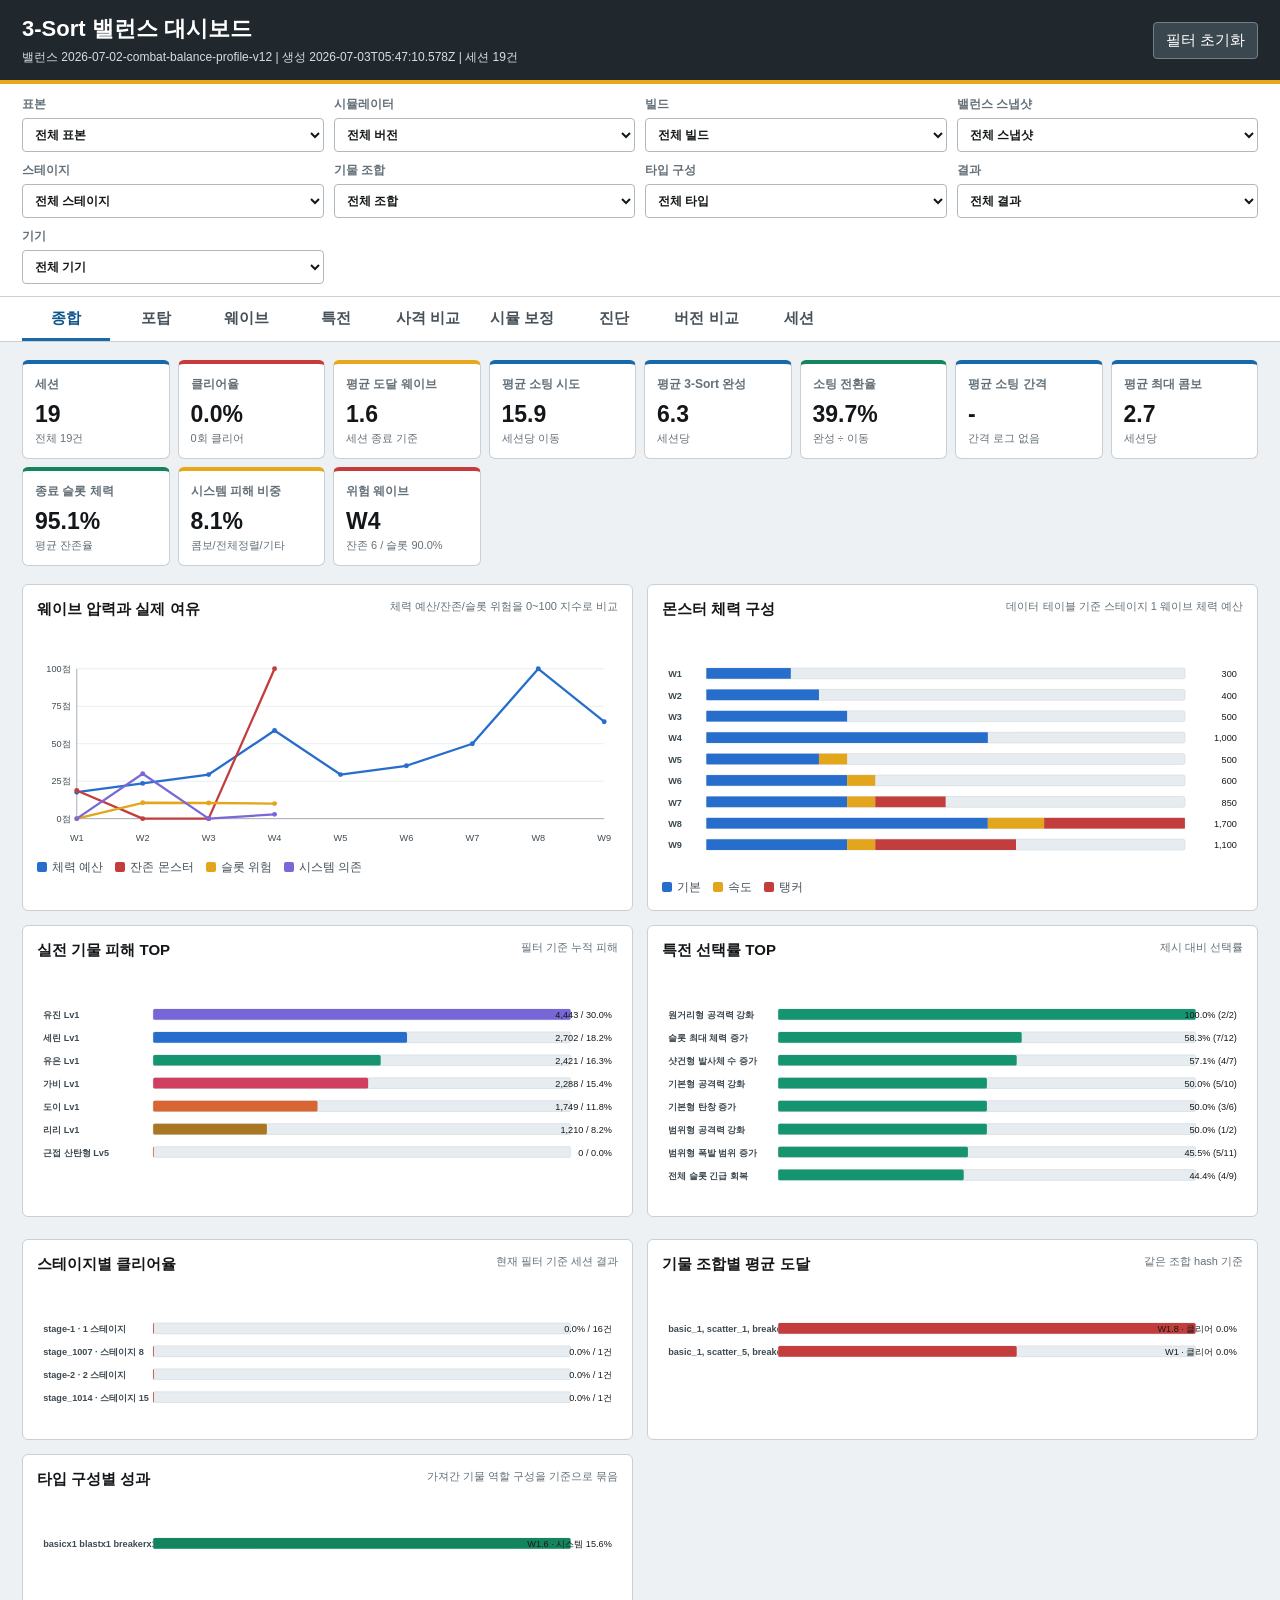
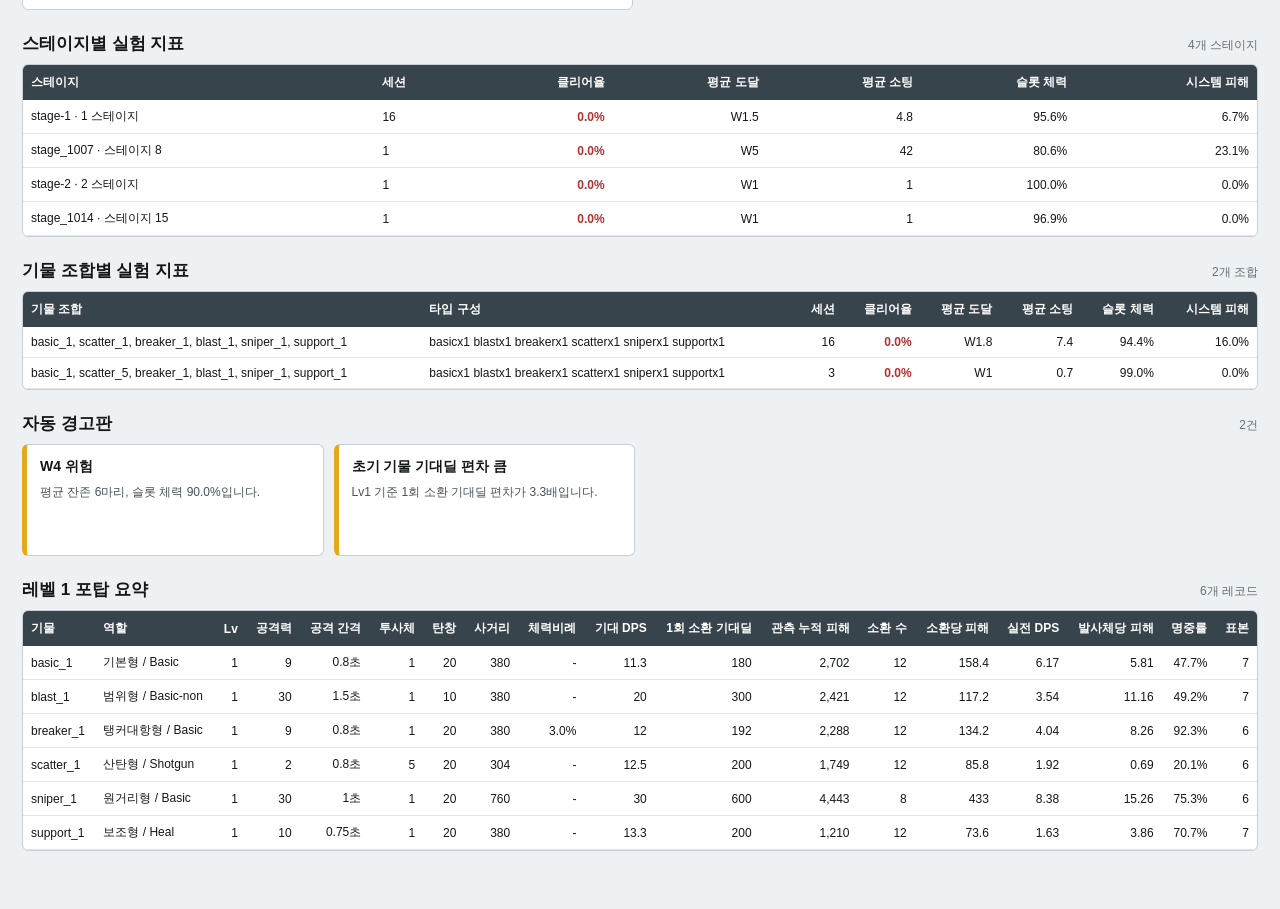
==== commit 1bea4057: "234" ====
--- a/balance-dashboard/index.html
+++ b/balance-dashboard/index.html
@@ -17,8 +17,12 @@
 
   <section class="filters" aria-label="로그 필터">
     <label>표본<select id="filter-source"></select></label>
+    <label>시뮬레이터<select id="filter-sim-version"></select></label>
     <label>빌드<select id="filter-build"></select></label>
     <label>밸런스 스냅샷<select id="filter-snapshot"></select></label>
+    <label>스테이지<select id="filter-stage"></select></label>
+    <label>기물 조합<select id="filter-loadout"></select></label>
+    <label>타입 구성<select id="filter-piece-types"></select></label>
     <label>결과<select id="filter-result"></select></label>
     <label>기기<select id="filter-device"></select></label>
   </section>
@@ -29,6 +33,7 @@
     <button class="tab" data-view="waves" type="button">웨이브</button>
     <button class="tab" data-view="perks" type="button">특전</button>
     <button class="tab" data-view="preview" type="button">사격 비교</button>
+    <button class="tab" data-view="calibration" type="button">시뮬 보정</button>
     <button class="tab" data-view="diagnostics" type="button">진단</button>
     <button class="tab" data-view="versions" type="button">버전 비교</button>
     <button class="tab" data-view="sessions" type="button">세션</button>
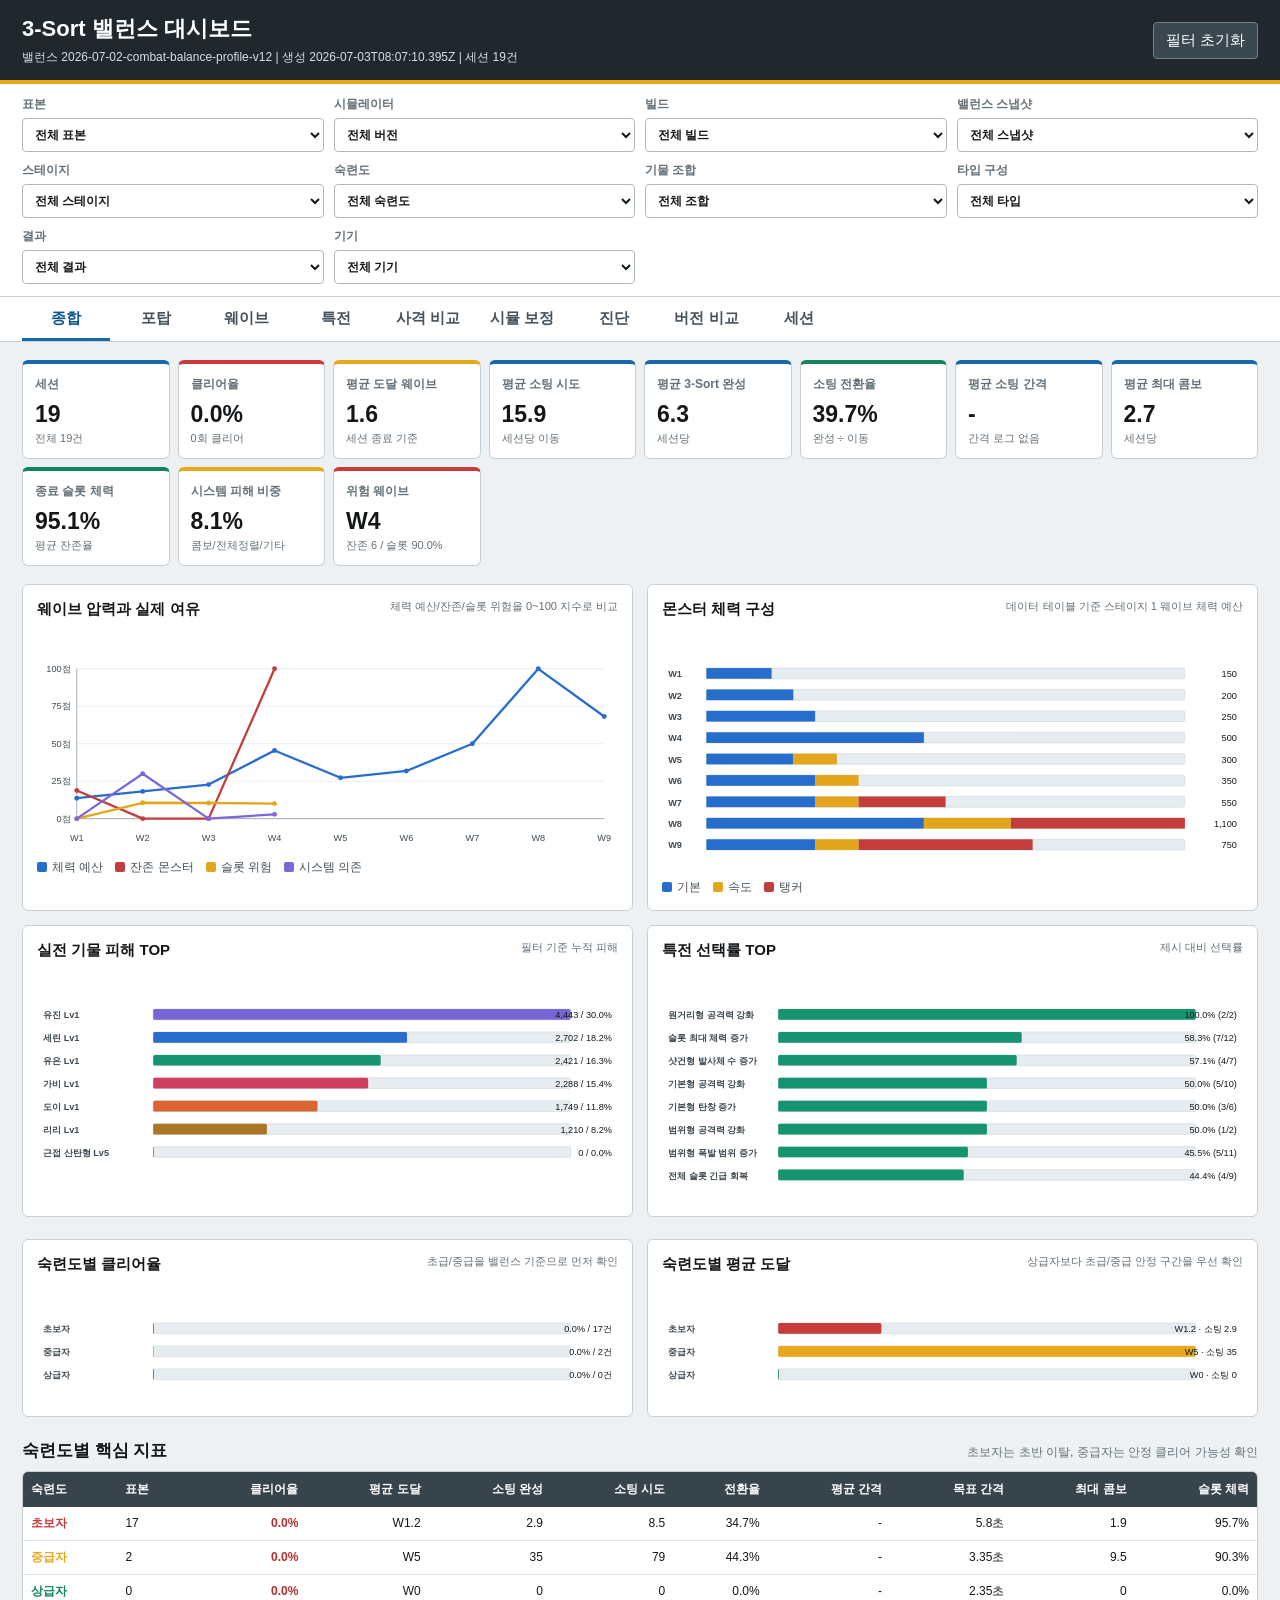
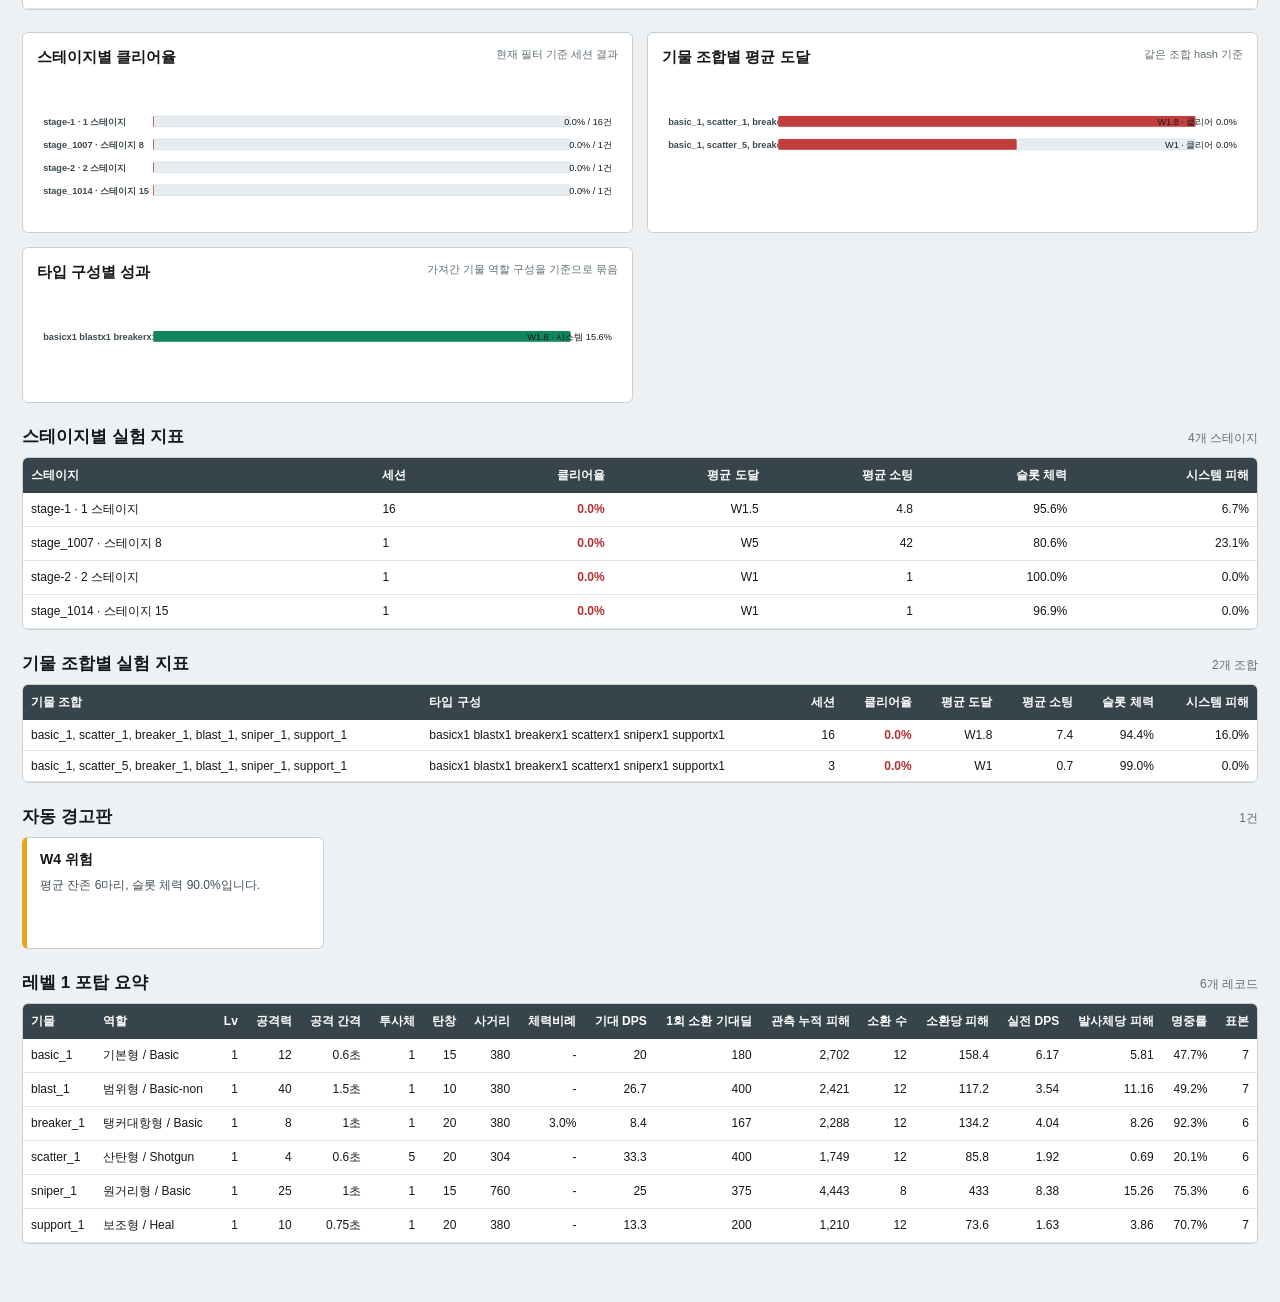
==== commit acd1dfa3: "123" ====
--- a/balance-dashboard/index.html
+++ b/balance-dashboard/index.html
@@ -21,6 +21,7 @@
     <label>빌드<select id="filter-build"></select></label>
     <label>밸런스 스냅샷<select id="filter-snapshot"></select></label>
     <label>스테이지<select id="filter-stage"></select></label>
+    <label>숙련도<select id="filter-skill-profile"></select></label>
     <label>기물 조합<select id="filter-loadout"></select></label>
     <label>타입 구성<select id="filter-piece-types"></select></label>
     <label>결과<select id="filter-result"></select></label>
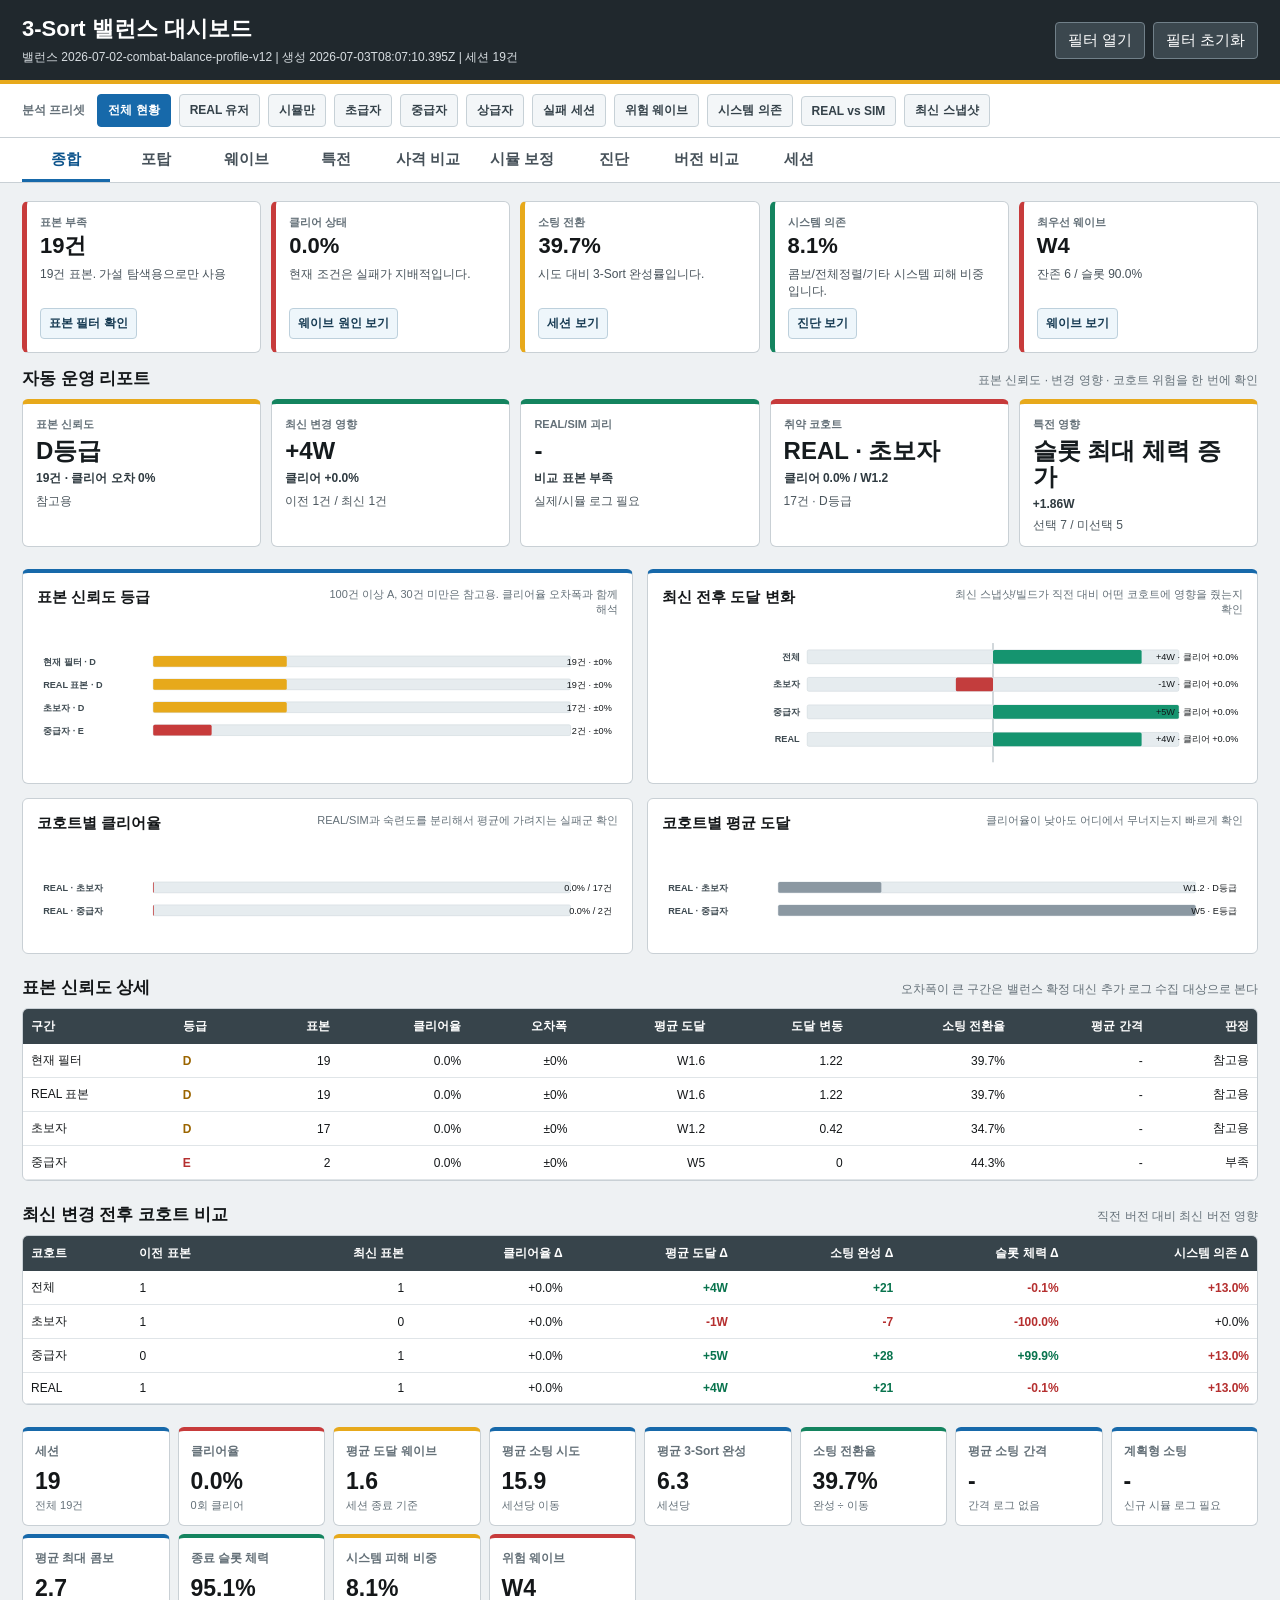
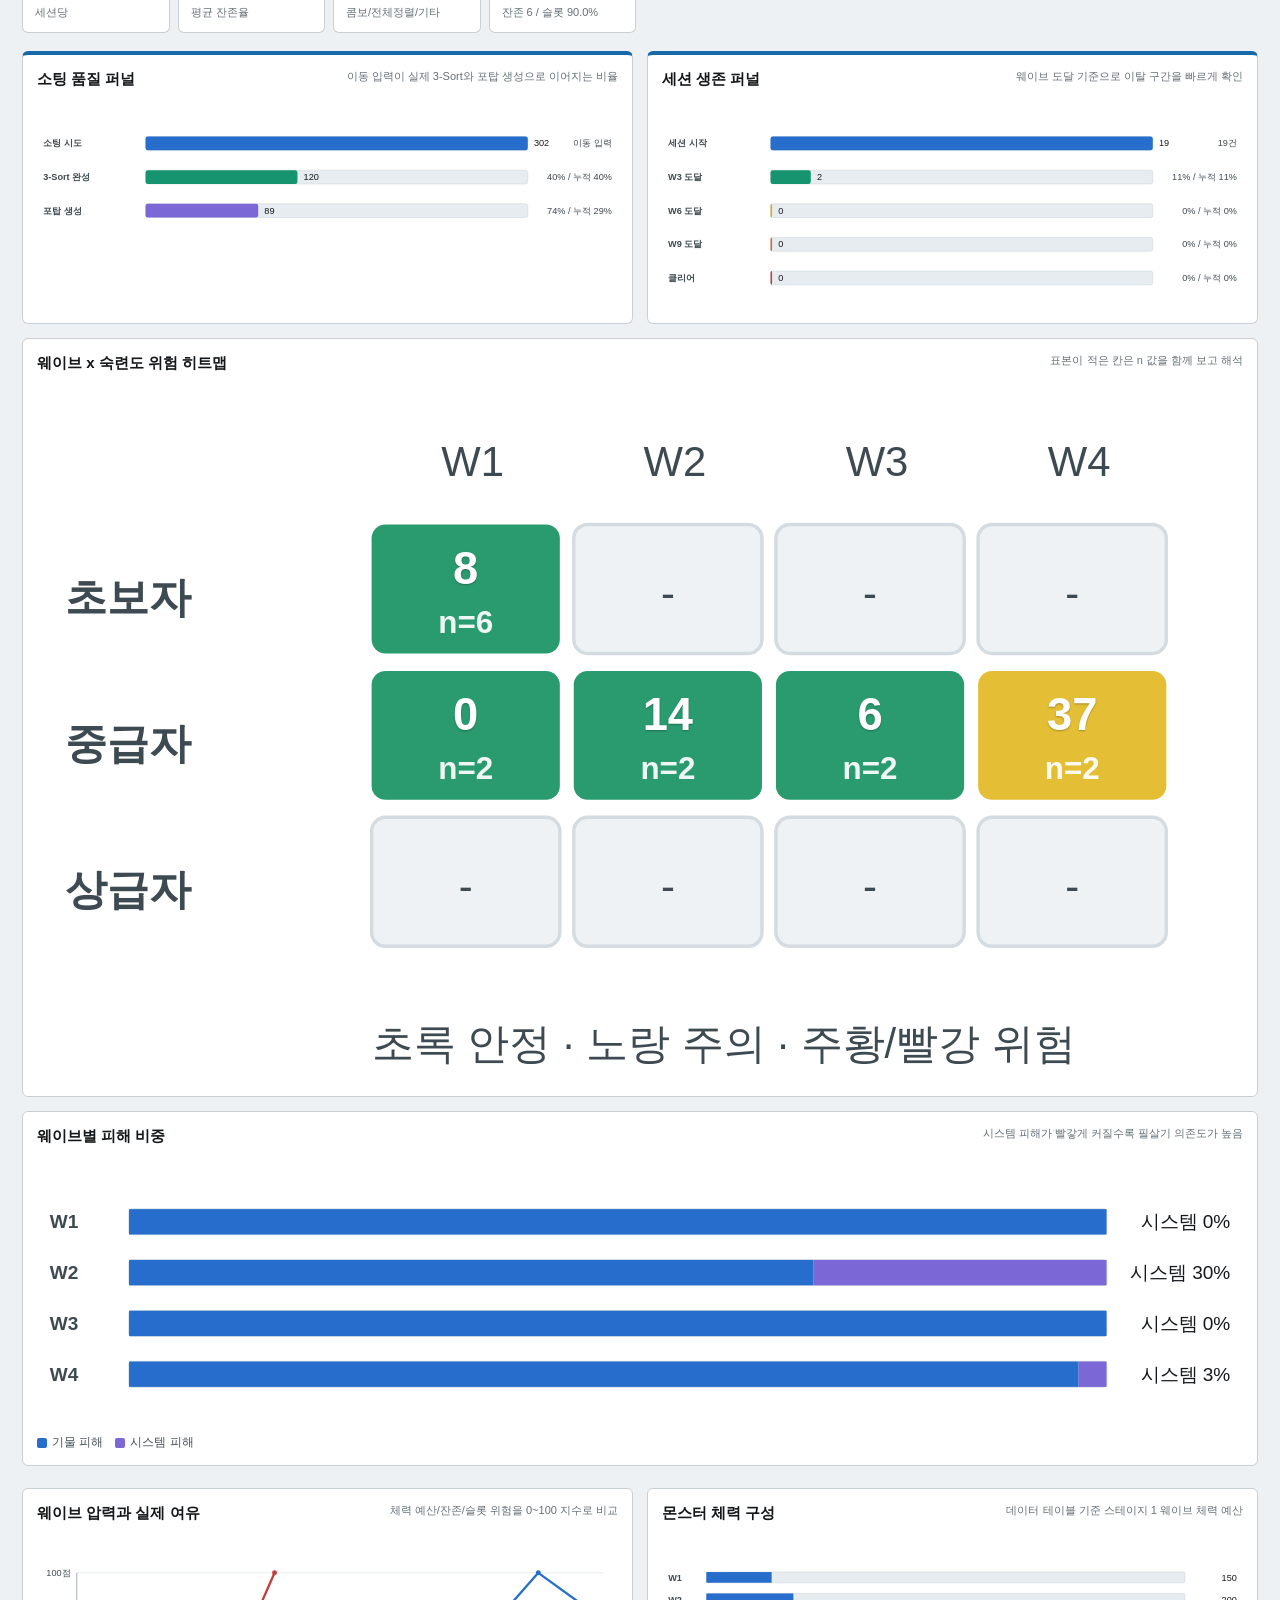
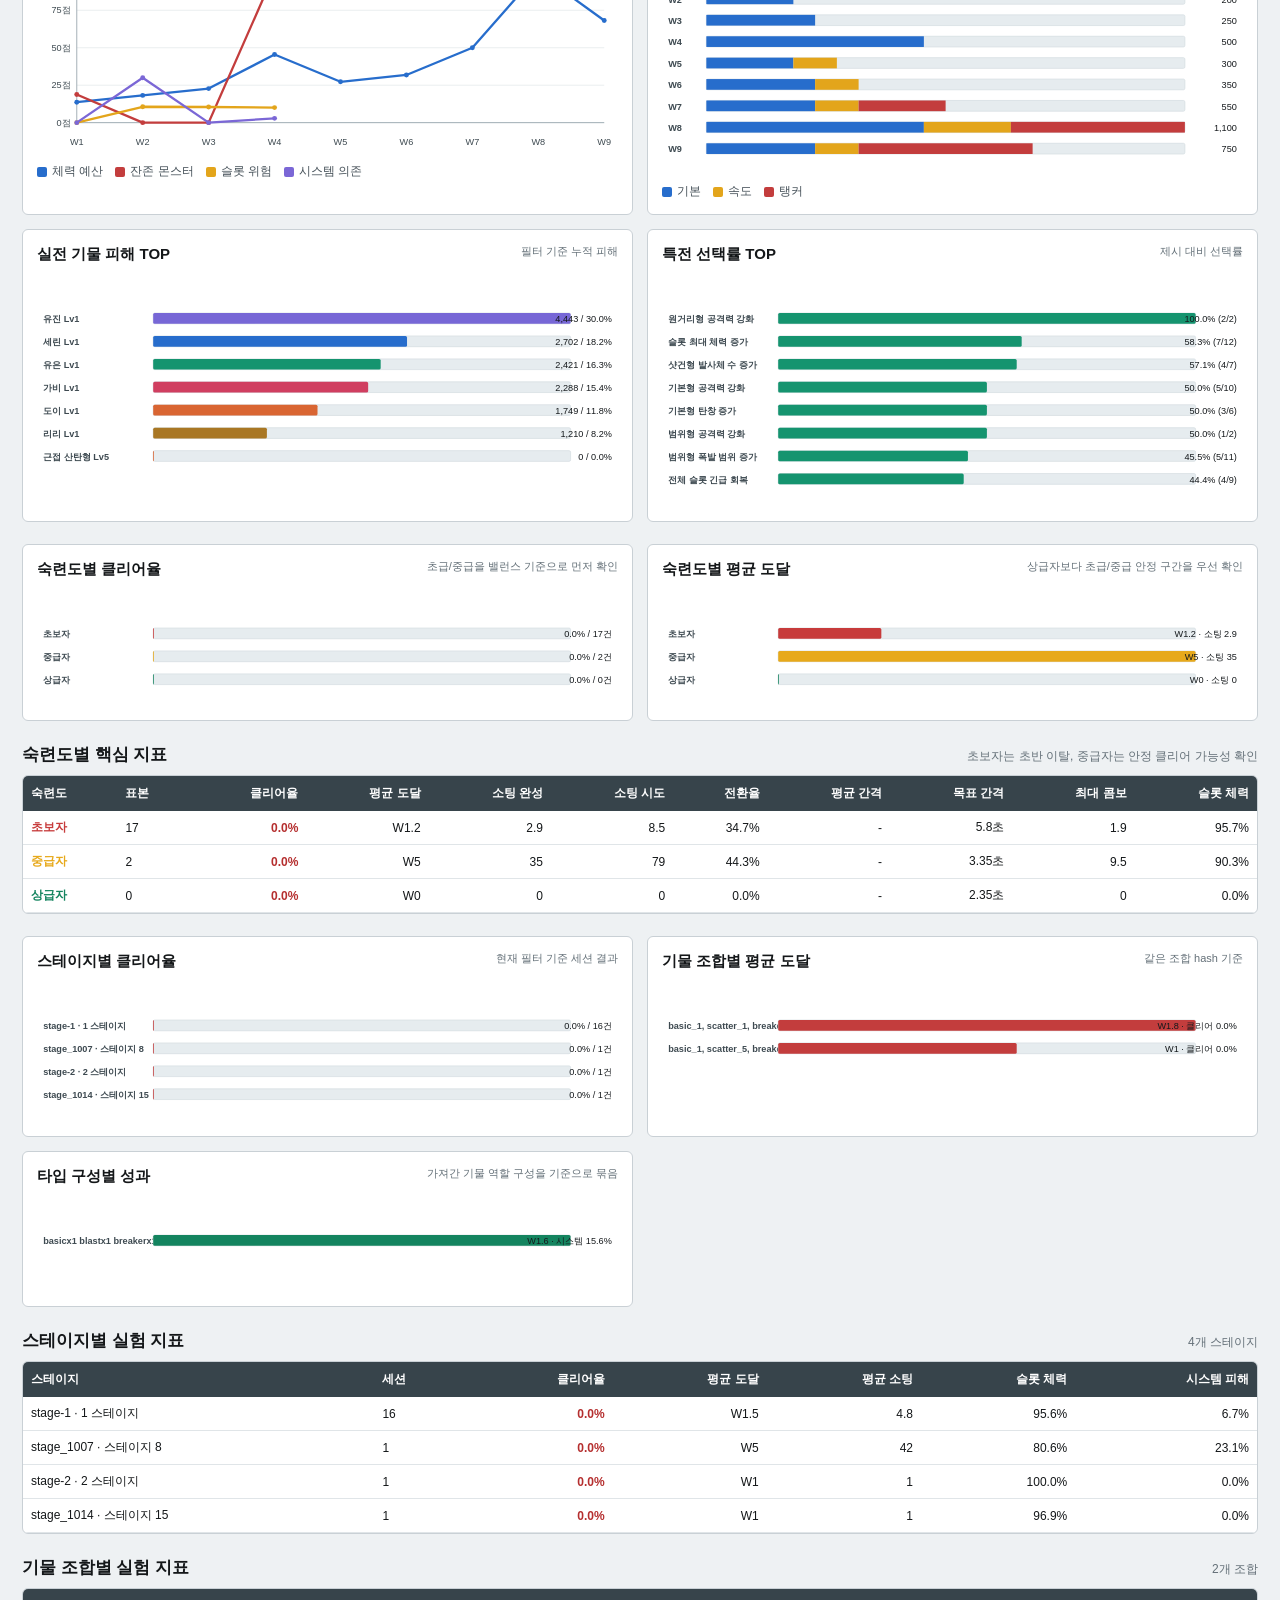
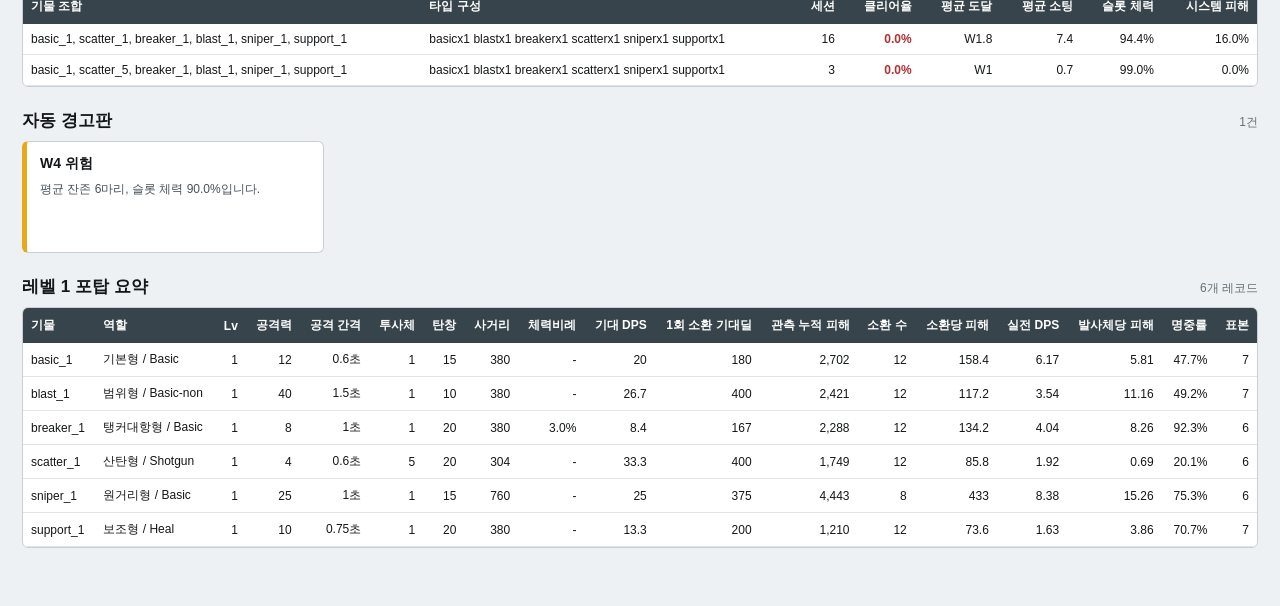
==== commit 46e43a43: "4" ====
--- a/balance-dashboard/index.html
+++ b/balance-dashboard/index.html
@@ -12,10 +12,28 @@
       <h1>3-Sort 밸런스 대시보드</h1>
       <p id="data-status">데이터 확인 중</p>
     </div>
-    <button id="reset-filters" type="button">필터 초기화</button>
+    <div class="topbar-actions">
+      <button id="toggle-filters" type="button" aria-expanded="false">필터 열기</button>
+      <button id="reset-filters" type="button">필터 초기화</button>
+    </div>
   </header>
 
-  <section class="filters" aria-label="로그 필터">
+  <section class="analysis-presets" aria-label="분석 프리셋">
+    <strong>분석 프리셋</strong>
+    <button class="preset active" data-preset="overview" type="button">전체 현황</button>
+    <button class="preset" data-preset="real" type="button">REAL 유저</button>
+    <button class="preset" data-preset="simulation" type="button">시뮬만</button>
+    <button class="preset" data-preset="beginner" type="button">초급자</button>
+    <button class="preset" data-preset="intermediate" type="button">중급자</button>
+    <button class="preset" data-preset="advanced" type="button">상급자</button>
+    <button class="preset" data-preset="failures" type="button">실패 세션</button>
+    <button class="preset" data-preset="danger" type="button">위험 웨이브</button>
+    <button class="preset" data-preset="system" type="button">시스템 의존</button>
+    <button class="preset" data-preset="calibration" type="button">REAL vs SIM</button>
+    <button class="preset" data-preset="latest" type="button">최신 스냅샷</button>
+  </section>
+
+  <section class="filters collapsed" aria-label="로그 필터">
     <label>표본<select id="filter-source"></select></label>
     <label>시뮬레이터<select id="filter-sim-version"></select></label>
     <label>빌드<select id="filter-build"></select></label>
--- a/balance-dashboard/styles.css
+++ b/balance-dashboard/styles.css
@@ -32,6 +32,37 @@
 .topbar h1 { margin: 0; font-size: 22px; letter-spacing: 0; }
 .topbar p { margin: 5px 0 0; color: #d8dee2; font-size: 12px; }
 .topbar button { padding: 8px 12px; color: #fff; background: #3b474e; border: 1px solid #718089; border-radius: 4px; }
+.topbar-actions { display: flex; gap: 8px; align-items: center; }
+
+.analysis-presets {
+  position: sticky;
+  top: 0;
+  z-index: 5;
+  padding: 10px 22px;
+  display: flex;
+  align-items: center;
+  gap: 8px;
+  overflow-x: auto;
+  color: #2d373d;
+  background: #fff;
+  border-bottom: 1px solid var(--line);
+}
+.analysis-presets strong { margin-right: 4px; white-space: nowrap; font-size: 12px; color: var(--muted); }
+.preset {
+  flex: 0 0 auto;
+  padding: 7px 10px;
+  color: #344149;
+  background: #f3f6f8;
+  border: 1px solid #c7d1d7;
+  border-radius: 4px;
+  font-size: 12px;
+  font-weight: 800;
+}
+.preset.active {
+  color: #fff;
+  background: var(--blue);
+  border-color: var(--blue);
+}
 
 .filters {
   padding: 12px 22px;
@@ -41,6 +72,7 @@
   background: #fff;
   border-bottom: 1px solid var(--line);
 }
+.filters.collapsed { display: none; }
 .filters label { display: grid; gap: 5px; color: var(--muted); font-size: 12px; font-weight: 700; }
 .filters select { min-width: 0; height: 34px; padding: 0 8px; color: var(--ink); background: #fff; border: 1px solid #aeb9bf; border-radius: 4px; }
 
@@ -63,6 +95,64 @@
 .kpi .value { margin-top: 8px; font-size: 23px; font-weight: 800; }
 .kpi .detail { margin-top: 3px; color: var(--muted); font-size: 11px; }
 
+.decision-grid {
+  display: grid;
+  grid-template-columns: repeat(5, minmax(160px, 1fr));
+  gap: 10px;
+  margin-bottom: 14px;
+}
+.decision-card {
+  min-height: 138px;
+  padding: 13px;
+  display: grid;
+  grid-template-rows: auto 1fr auto;
+  gap: 8px;
+  background: #fff;
+  border: 1px solid var(--line);
+  border-left: 5px solid var(--muted);
+  border-radius: 6px;
+}
+.decision-card.good { border-left-color: var(--green); }
+.decision-card.warn { border-left-color: var(--yellow); }
+.decision-card.bad { border-left-color: var(--red); }
+.decision-card span { display: block; color: var(--muted); font-size: 11px; font-weight: 800; }
+.decision-card strong { display: block; margin-top: 4px; font-size: 22px; line-height: 1.1; }
+.decision-card p { margin: 0; color: #465159; font-size: 12px; line-height: 1.4; }
+.decision-card button {
+  justify-self: start;
+  padding: 6px 8px;
+  color: #163a52;
+  background: #eef6fb;
+  border: 1px solid #bdd0dc;
+  border-radius: 4px;
+  font-size: 12px;
+  font-weight: 800;
+}
+
+.report-grid {
+  display: grid;
+  grid-template-columns: repeat(5, minmax(160px, 1fr));
+  gap: 10px;
+}
+.report-card {
+  min-height: 142px;
+  padding: 13px;
+  display: grid;
+  align-content: start;
+  gap: 6px;
+  background: #fff;
+  border: 1px solid var(--line);
+  border-top: 5px solid var(--muted);
+  border-radius: 6px;
+}
+.report-card.good { border-top-color: var(--green); }
+.report-card.warn { border-top-color: var(--yellow); }
+.report-card.bad { border-top-color: var(--red); }
+.report-card span { color: var(--muted); font-size: 11px; font-weight: 900; }
+.report-card strong { color: #151b1e; font-size: 24px; line-height: 1.1; overflow-wrap: anywhere; }
+.report-card em { color: #2f3a40; font-size: 12px; font-style: normal; font-weight: 800; }
+.report-card p { margin: 0; color: #4b565d; font-size: 12px; line-height: 1.4; }
+
 .two-column { display: grid; grid-template-columns: minmax(0, 1.2fr) minmax(300px, .8fr); gap: 14px; }
 .panel { padding: 14px; background: #fff; border: 1px solid var(--line); border-radius: 6px; }
 .panel h3 { margin: 0 0 12px; font-size: 14px; }
@@ -80,6 +170,8 @@
   border: 1px solid var(--line);
   border-radius: 6px;
 }
+.chart-panel.priority-chart { border-top: 4px solid var(--blue); }
+.chart-panel.wide-chart { grid-column: span 2; }
 .chart-head {
   min-height: 43px;
   display: flex;
@@ -115,6 +207,20 @@
   font-variant-numeric: tabular-nums;
 }
 .bar-bg { fill: #e6ecef; stroke: #d6dee2; stroke-width: 1; }
+.heat-empty { fill: #eef2f4; stroke: #d4dce1; stroke-width: 1; }
+.heat-number {
+  fill: #fff;
+  font-size: 13px;
+  font-weight: 900;
+  font-family: Arial, "Noto Sans KR", sans-serif;
+  text-shadow: 0 1px 2px rgba(0,0,0,.28);
+}
+.heat-sample {
+  fill: rgba(255,255,255,.92);
+  font-size: 9px;
+  font-weight: 800;
+  font-family: Arial, "Noto Sans KR", sans-serif;
+}
 .legend {
   display: flex;
   flex-wrap: wrap;
@@ -308,8 +414,11 @@
 
 @media (max-width: 980px) {
   .filters { grid-template-columns: repeat(2, minmax(140px, 1fr)); }
+  .decision-grid { grid-template-columns: repeat(2, minmax(160px, 1fr)); }
+  .report-grid { grid-template-columns: repeat(2, minmax(160px, 1fr)); }
   .kpis { grid-template-columns: repeat(3, minmax(110px, 1fr)); }
   .chart-grid { grid-template-columns: 1fr; }
+  .chart-panel.wide-chart { grid-column: auto; }
   .alert-grid { grid-template-columns: repeat(2, minmax(160px, 1fr)); }
   .two-column { grid-template-columns: 1fr; }
   .preview-workbench { grid-template-columns: minmax(340px, 420px) minmax(360px, 1fr); gap: 16px; }
@@ -317,11 +426,15 @@
 }
 @media (max-width: 560px) {
   .topbar { padding: 12px; align-items: flex-start; }
+  .topbar-actions { flex-wrap: wrap; justify-content: flex-end; }
   .topbar h1 { font-size: 18px; }
+  .analysis-presets { padding: 8px 10px; }
   .filters { padding: 10px 12px; grid-template-columns: 1fr; }
   .tabs { padding: 0 8px; }
   main { padding: 14px 10px 28px; }
   .kpis { grid-template-columns: repeat(2, minmax(0, 1fr)); }
+  .decision-grid { grid-template-columns: 1fr; }
+  .report-grid { grid-template-columns: 1fr; }
   .chart-head { display: block; }
   .chart-head span { display: block; max-width: none; margin-top: 5px; text-align: left; }
   .alert-grid { grid-template-columns: 1fr; }
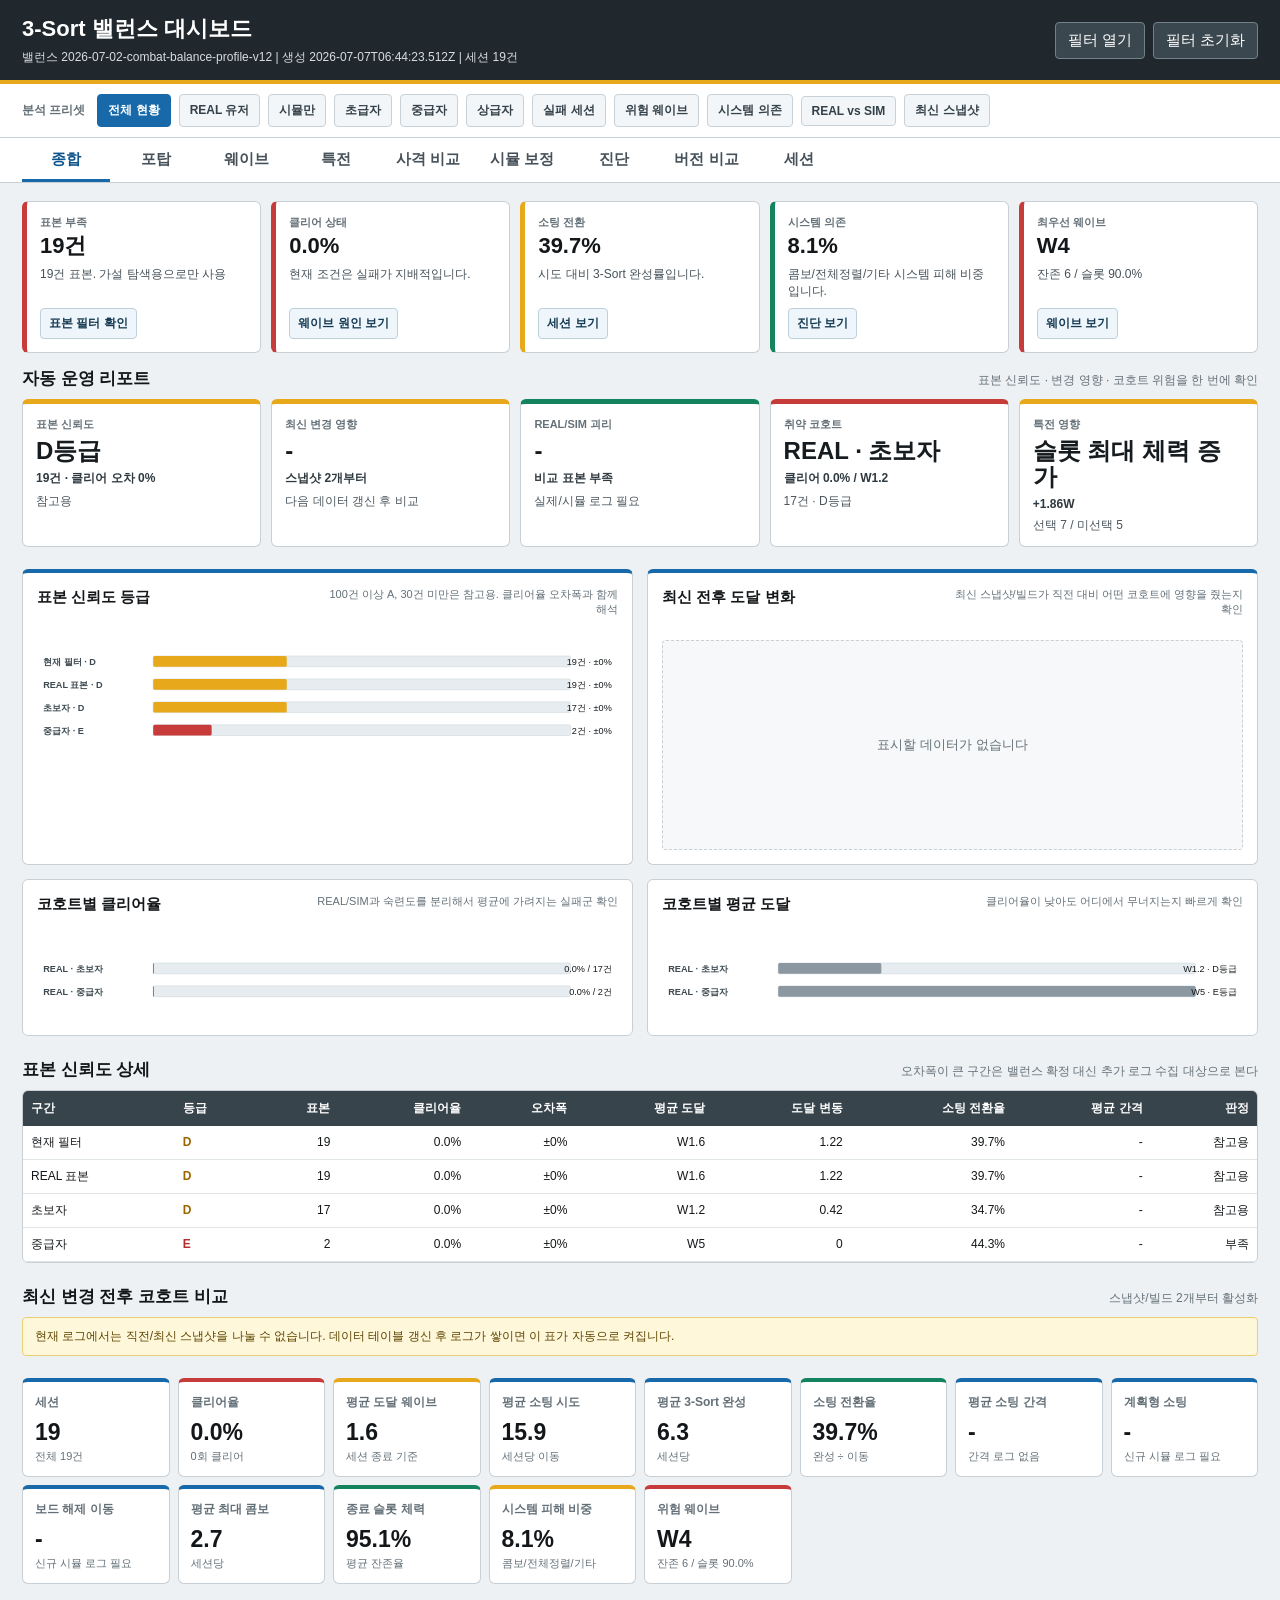
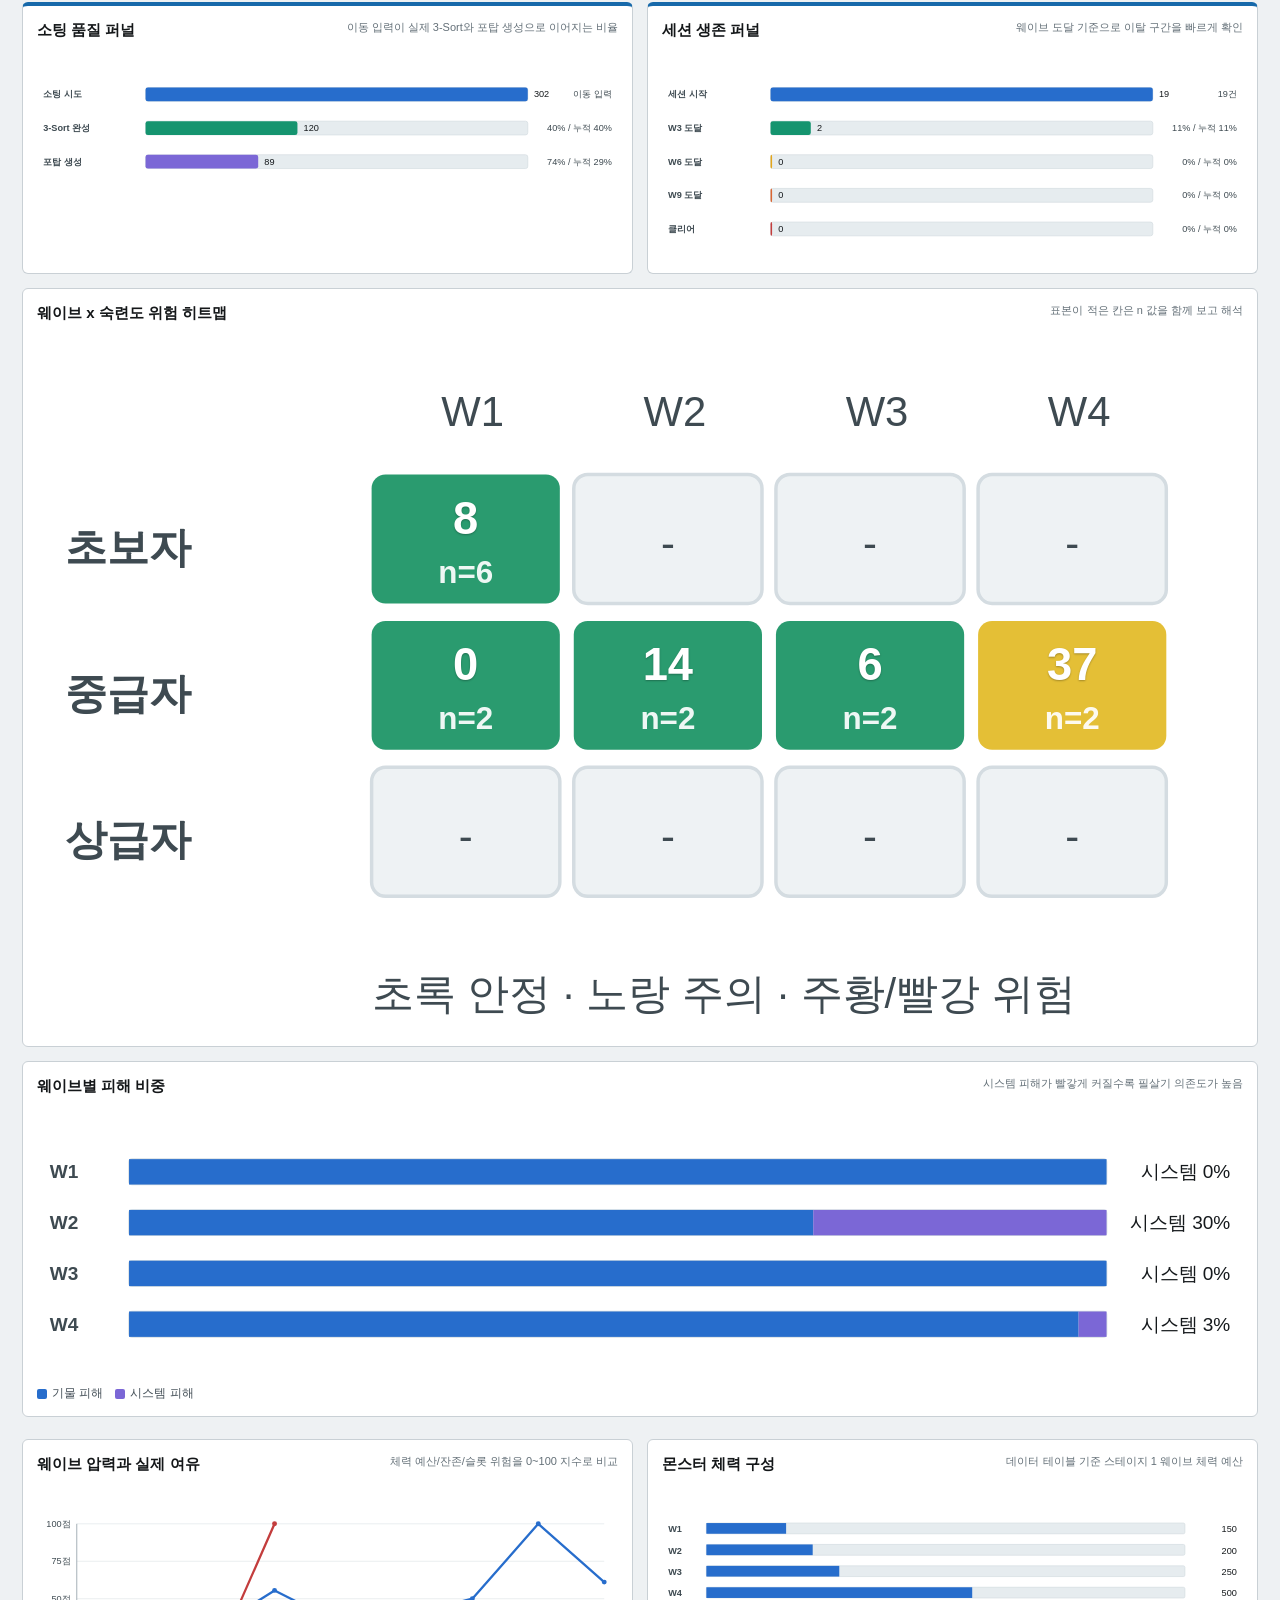
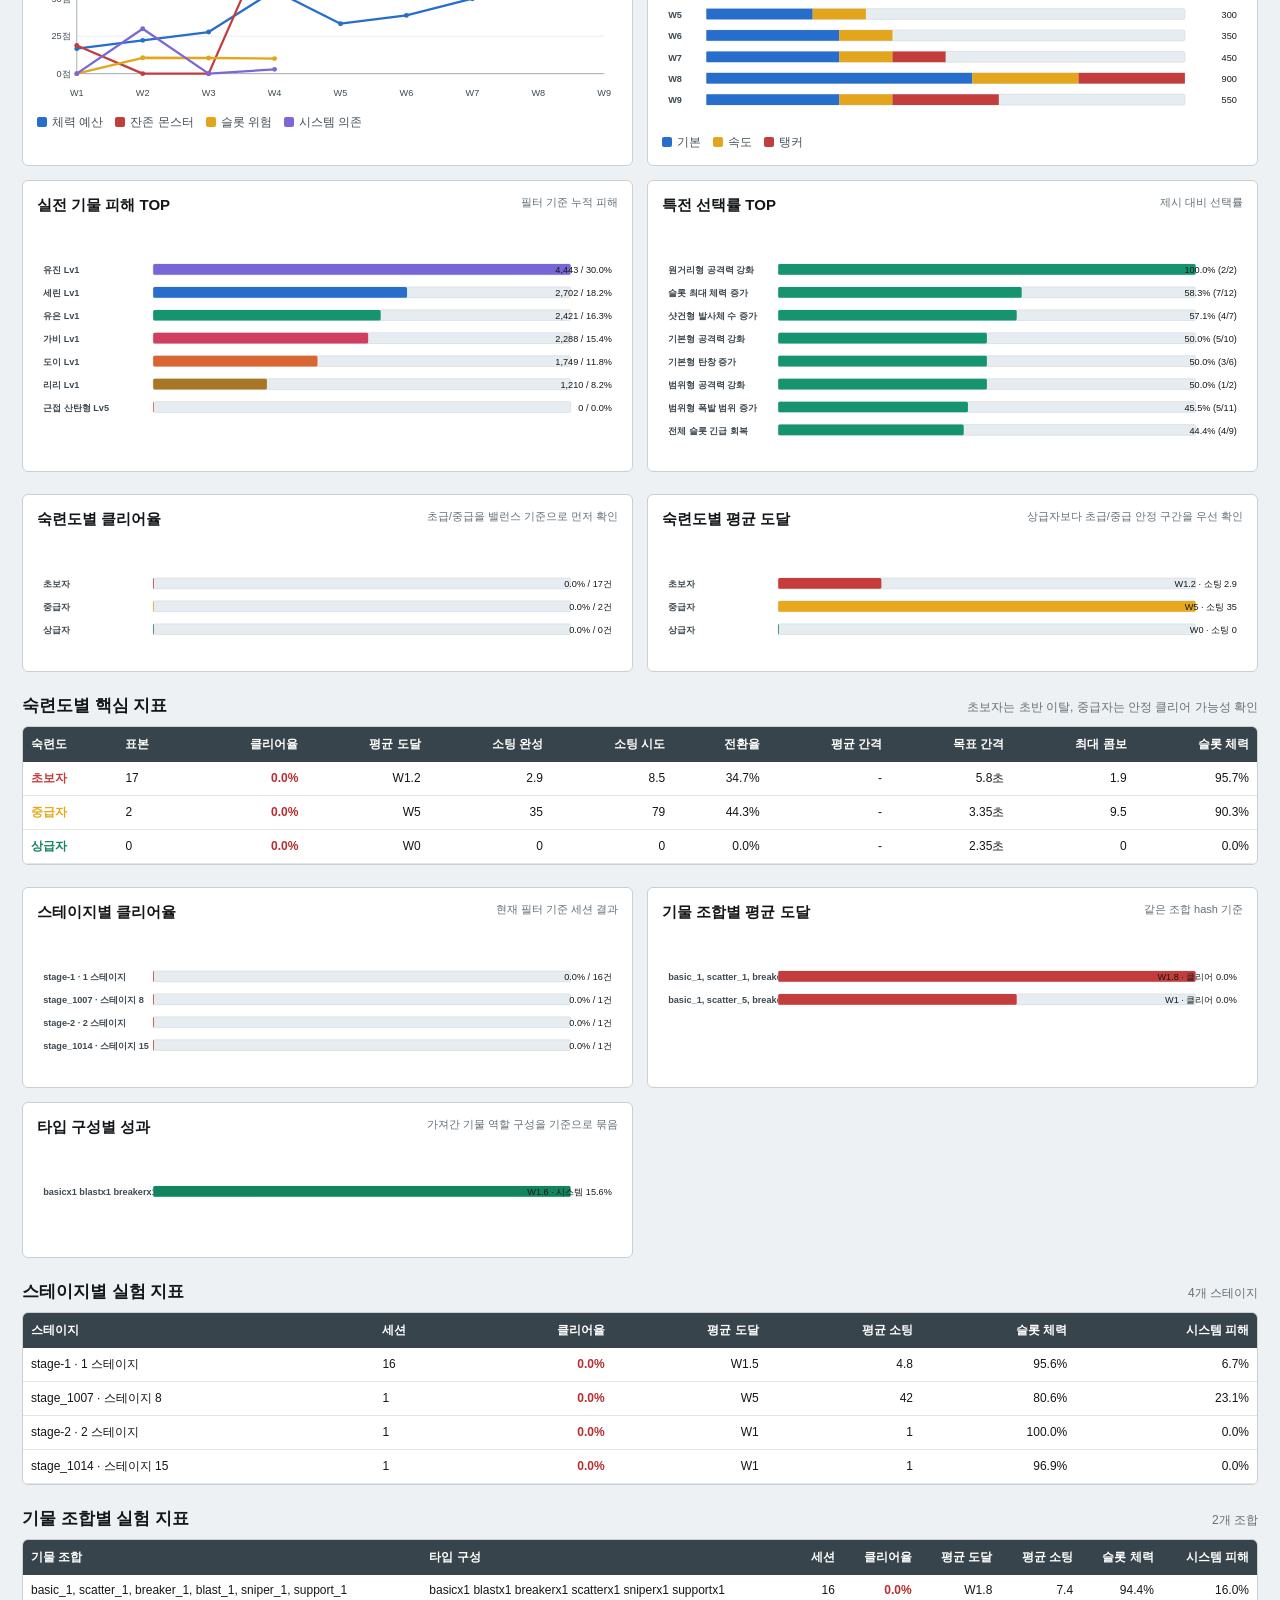
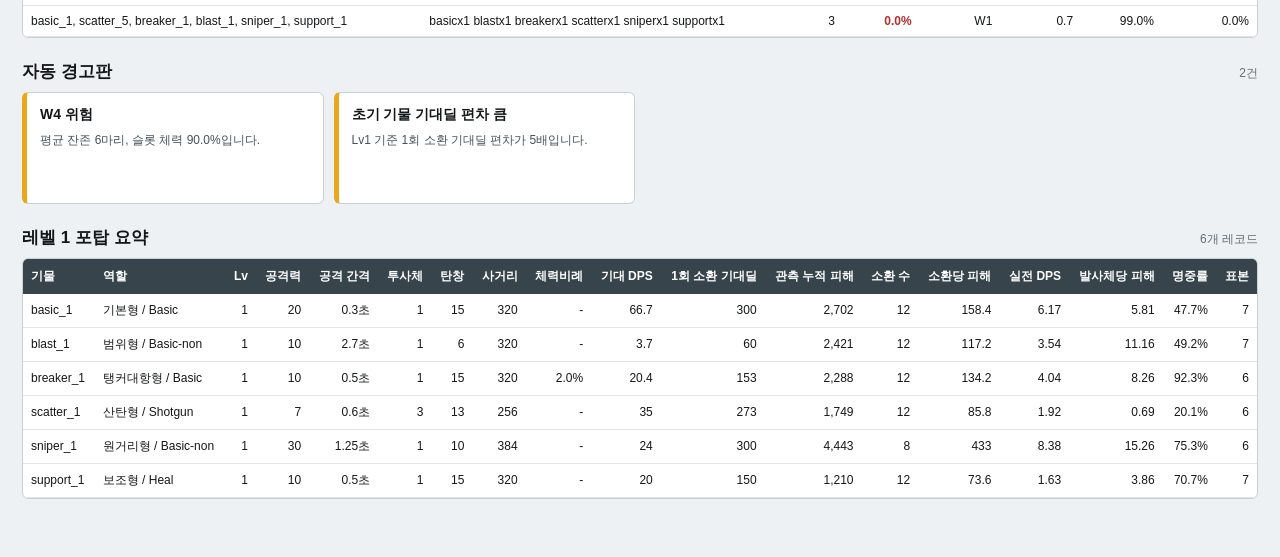
==== commit 55656b3d: "123123123132312" ====
--- a/balance-dashboard/index.html
+++ b/balance-dashboard/index.html
@@ -36,7 +36,7 @@
   <section class="filters collapsed" aria-label="로그 필터">
     <label>표본<select id="filter-source"></select></label>
     <label>시뮬레이터<select id="filter-sim-version"></select></label>
-    <label>빌드<select id="filter-build"></select></label>
+    <label>밸런스 버전<select id="filter-build"></select></label>
     <label>밸런스 스냅샷<select id="filter-snapshot"></select></label>
     <label>스테이지<select id="filter-stage"></select></label>
     <label>숙련도<select id="filter-skill-profile"></select></label>
--- a/balance-dashboard/styles.css
+++ b/balance-dashboard/styles.css
@@ -303,6 +303,86 @@
 }
 .preview-controls label { display: grid; gap: 5px; color: var(--muted); font-size: 12px; font-weight: 700; }
 .preview-controls select { height: 34px; padding: 0 8px; color: var(--ink); background: #fff; border: 1px solid #aeb9bf; border-radius: 4px; }
+.preview-tune {
+  grid-column: 1 / -1;
+  display: grid;
+  gap: 10px;
+  padding-top: 10px;
+  border-top: 1px solid #e1e7ea;
+}
+.preview-tune header {
+  display: flex;
+  align-items: center;
+  justify-content: space-between;
+  gap: 12px;
+}
+.preview-tune header div { display: grid; gap: 2px; }
+.preview-tune header strong { color: var(--ink); font-size: 14px; }
+.preview-tune header span { color: var(--muted); font-size: 11px; font-weight: 700; }
+.preview-tune button {
+  height: 30px;
+  padding: 0 10px;
+  color: #fff;
+  background: #37444b;
+  border: 0;
+  border-radius: 4px;
+  font-weight: 800;
+}
+.preview-tune button:disabled { opacity: .42; }
+.preview-tune-grid {
+  display: grid;
+  grid-template-columns: repeat(3, minmax(120px, 1fr));
+  gap: 10px;
+}
+.preview-tune-input {
+  min-width: 0;
+  display: grid;
+  gap: 5px;
+}
+.preview-tune-input input {
+  width: 100%;
+  height: 34px;
+  padding: 0 8px;
+  color: var(--ink);
+  background: #fff;
+  border: 1px solid #aeb9bf;
+  border-radius: 4px;
+  font-variant-numeric: tabular-nums;
+}
+.preview-tune-input small {
+  min-height: 14px;
+  color: #687780;
+  font-size: 10px;
+  font-weight: 700;
+  overflow: hidden;
+  text-overflow: ellipsis;
+  white-space: nowrap;
+}
+.preview-tune-readout {
+  min-width: 0;
+  min-height: 52px;
+  padding: 8px 10px;
+  display: grid;
+  gap: 2px;
+  background: #f3f7f9;
+  border: 1px solid #d7e0e5;
+  border-radius: 4px;
+}
+.preview-tune-readout span {
+  color: var(--muted);
+  font-size: 11px;
+  font-weight: 800;
+}
+.preview-tune-readout strong {
+  color: var(--ink);
+  font-size: 17px;
+  font-variant-numeric: tabular-nums;
+}
+.preview-tune-readout small {
+  color: #687780;
+  font-size: 10px;
+  font-weight: 700;
+}
 .preview-intro { margin-bottom: 10px; }
 .preview-workbench {
   display: grid;
@@ -421,6 +501,7 @@
   .chart-panel.wide-chart { grid-column: auto; }
   .alert-grid { grid-template-columns: repeat(2, minmax(160px, 1fr)); }
   .two-column { grid-template-columns: 1fr; }
+  .preview-tune-grid { grid-template-columns: repeat(2, minmax(120px, 1fr)); }
   .preview-workbench { grid-template-columns: minmax(340px, 420px) minmax(360px, 1fr); gap: 16px; }
   .sim-stats { grid-template-columns: repeat(2, minmax(110px, 1fr)); }
 }
@@ -440,6 +521,7 @@
   .alert-grid { grid-template-columns: 1fr; }
   .bar-row { grid-template-columns: 88px minmax(80px, 1fr) 56px; }
   .preview-controls { grid-template-columns: repeat(2, minmax(0, 1fr)); }
+  .preview-tune-grid { grid-template-columns: 1fr; }
   .preview-workbench { grid-template-columns: 1fr; }
   .sim-phone { width: min(100%, 390px); border-width: 8px; border-radius: 22px; }
   .sim-stats { grid-template-columns: repeat(2, minmax(0, 1fr)); }
